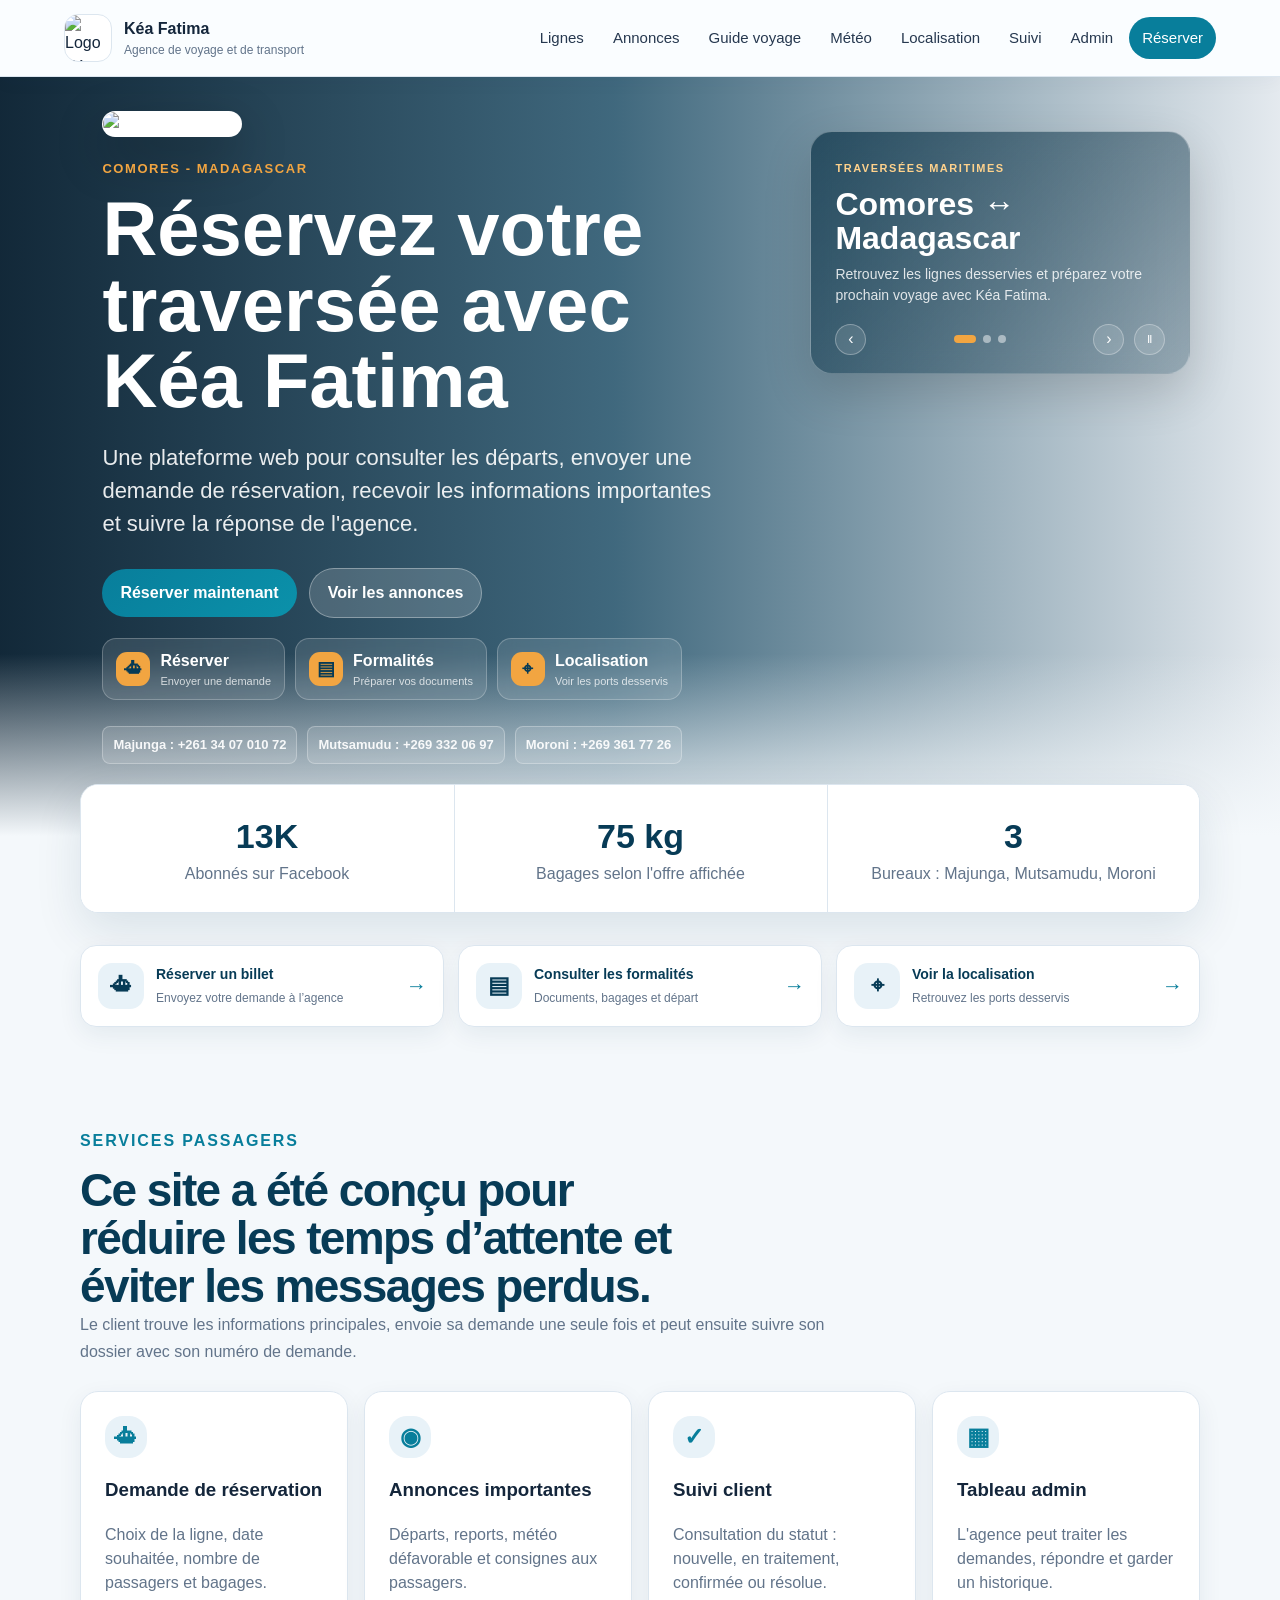
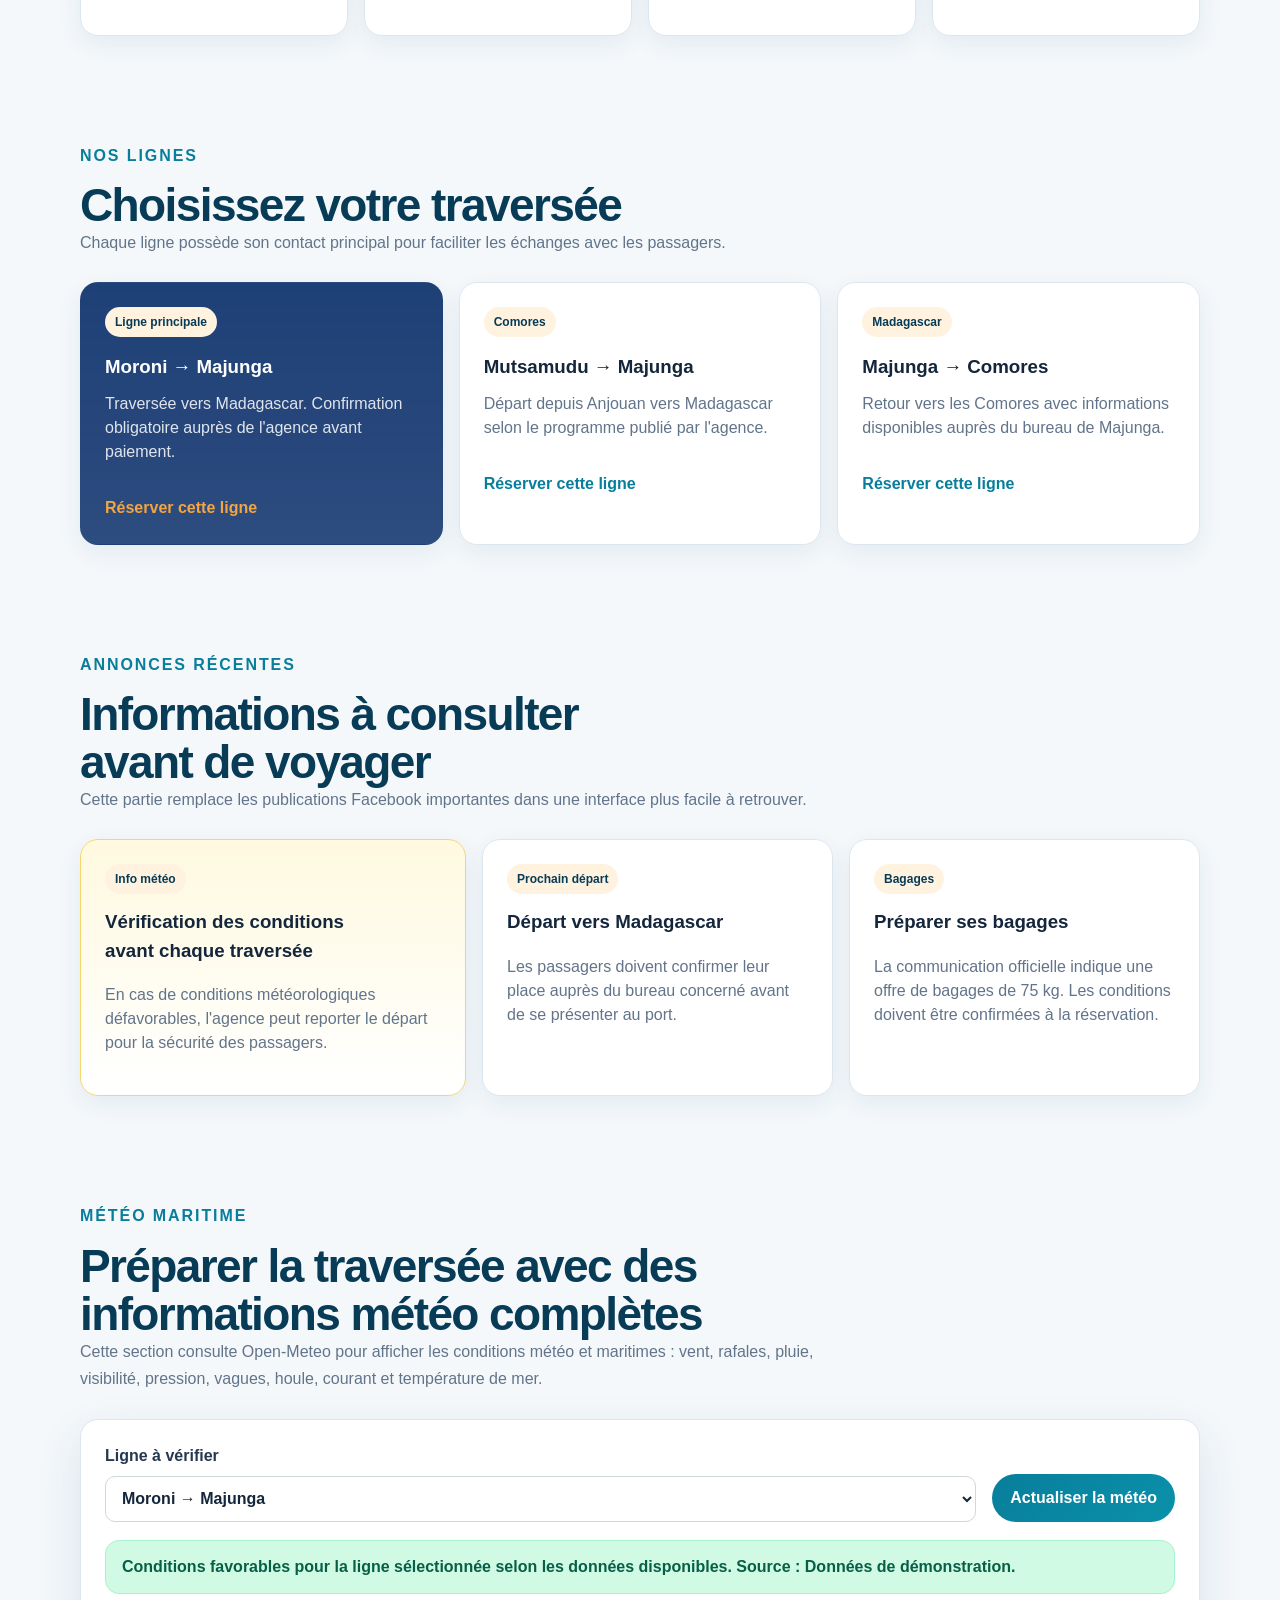
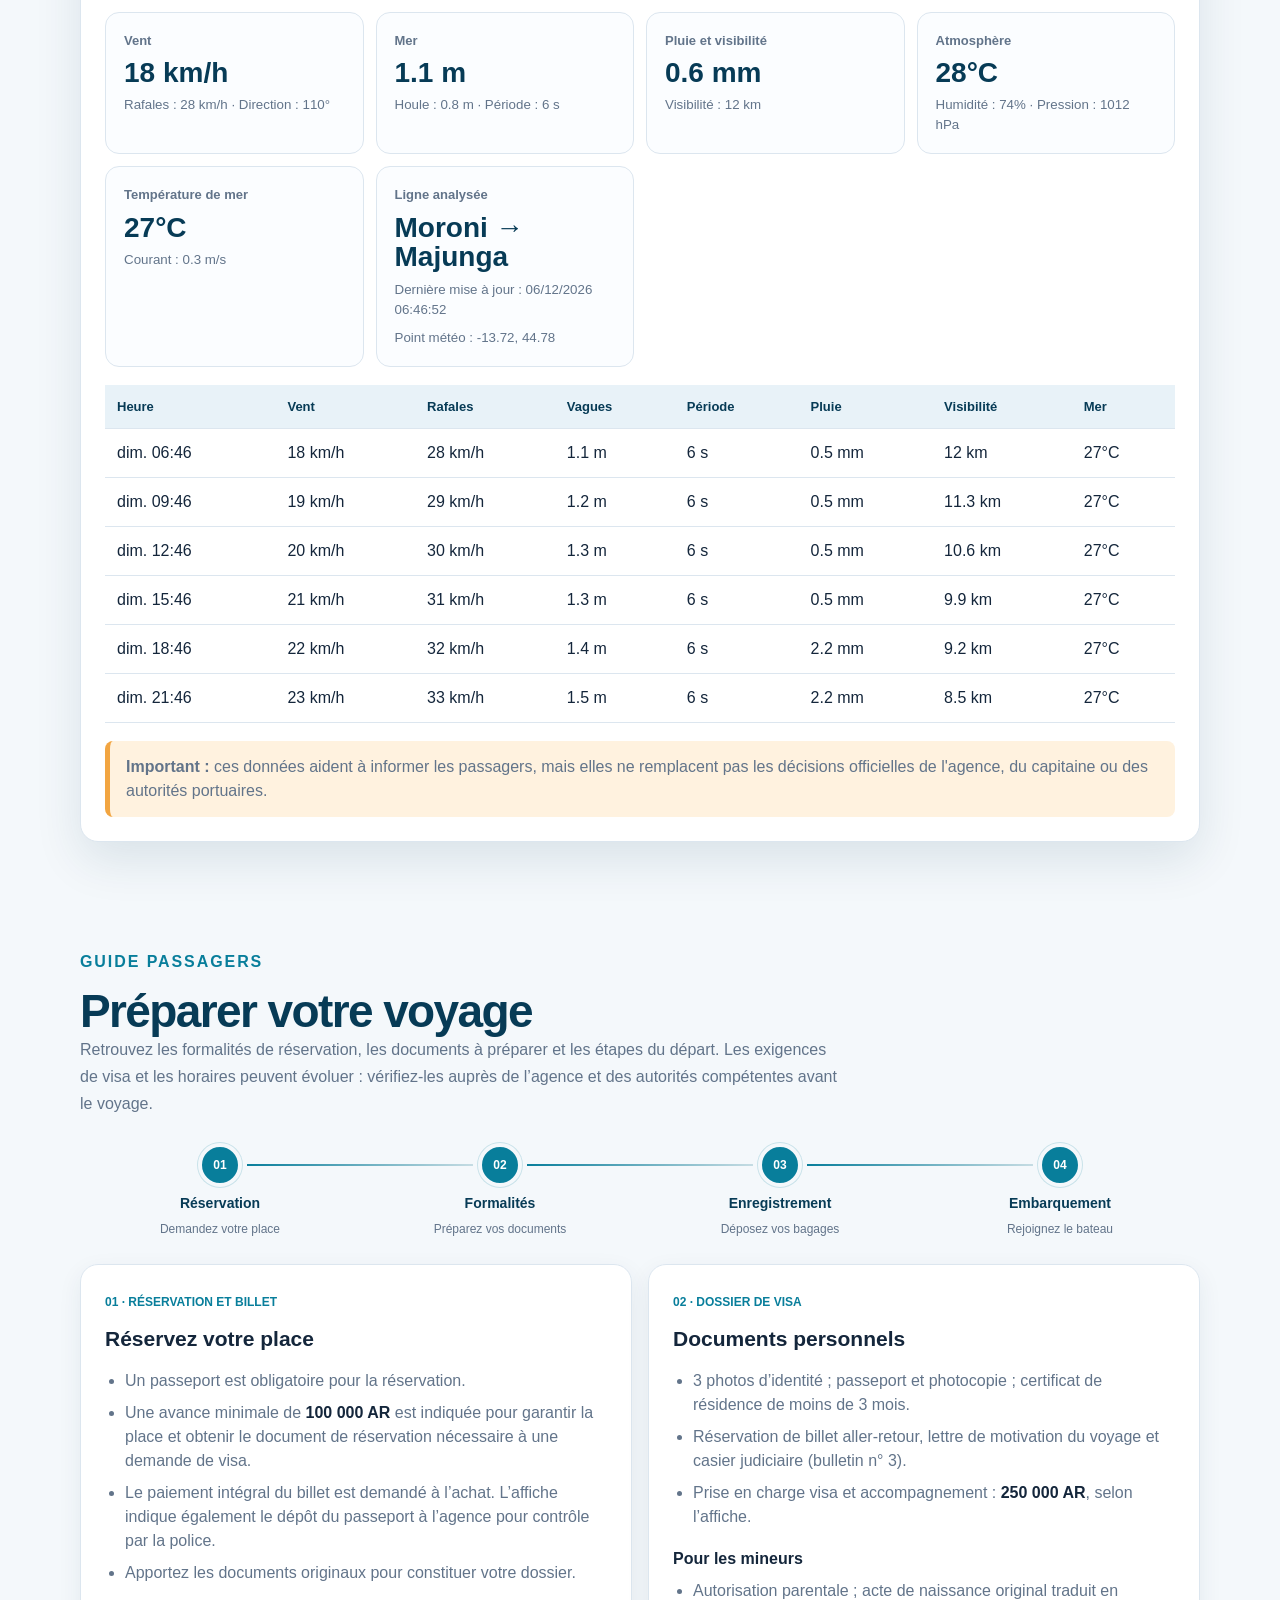
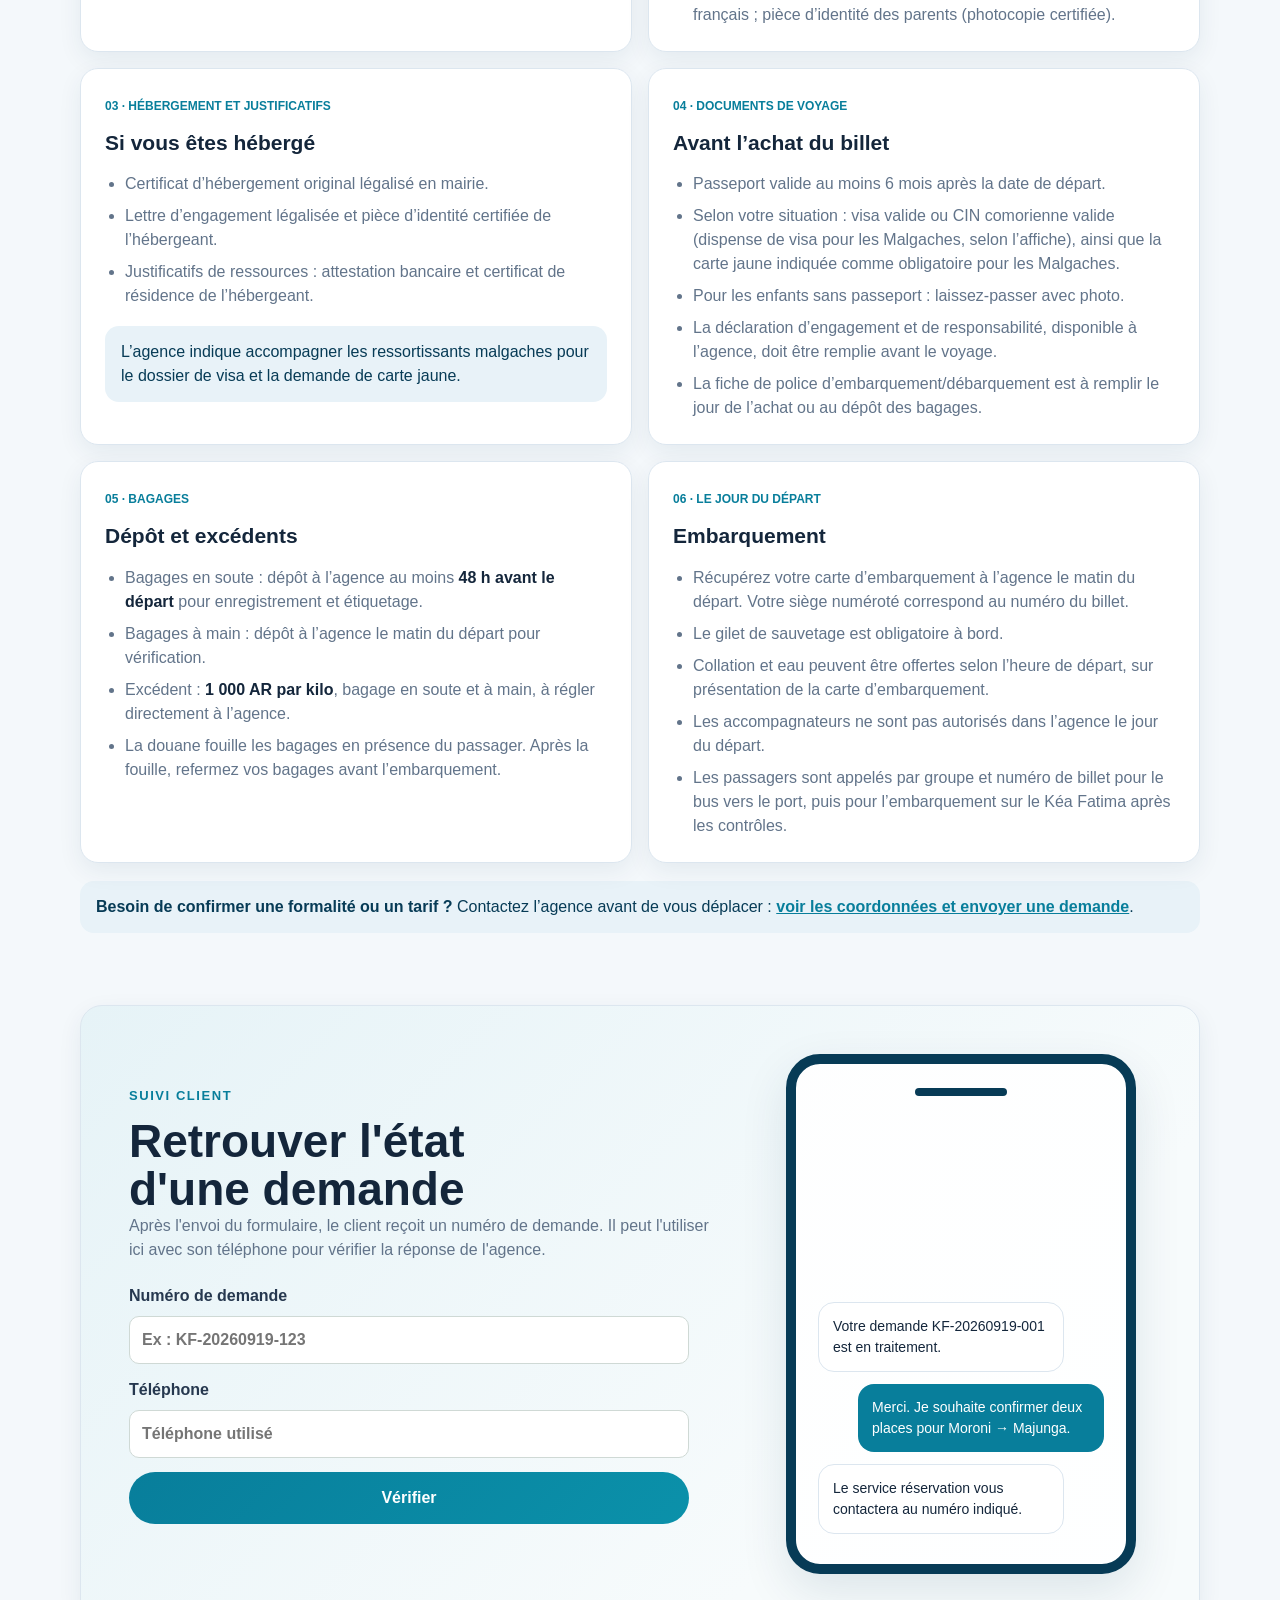
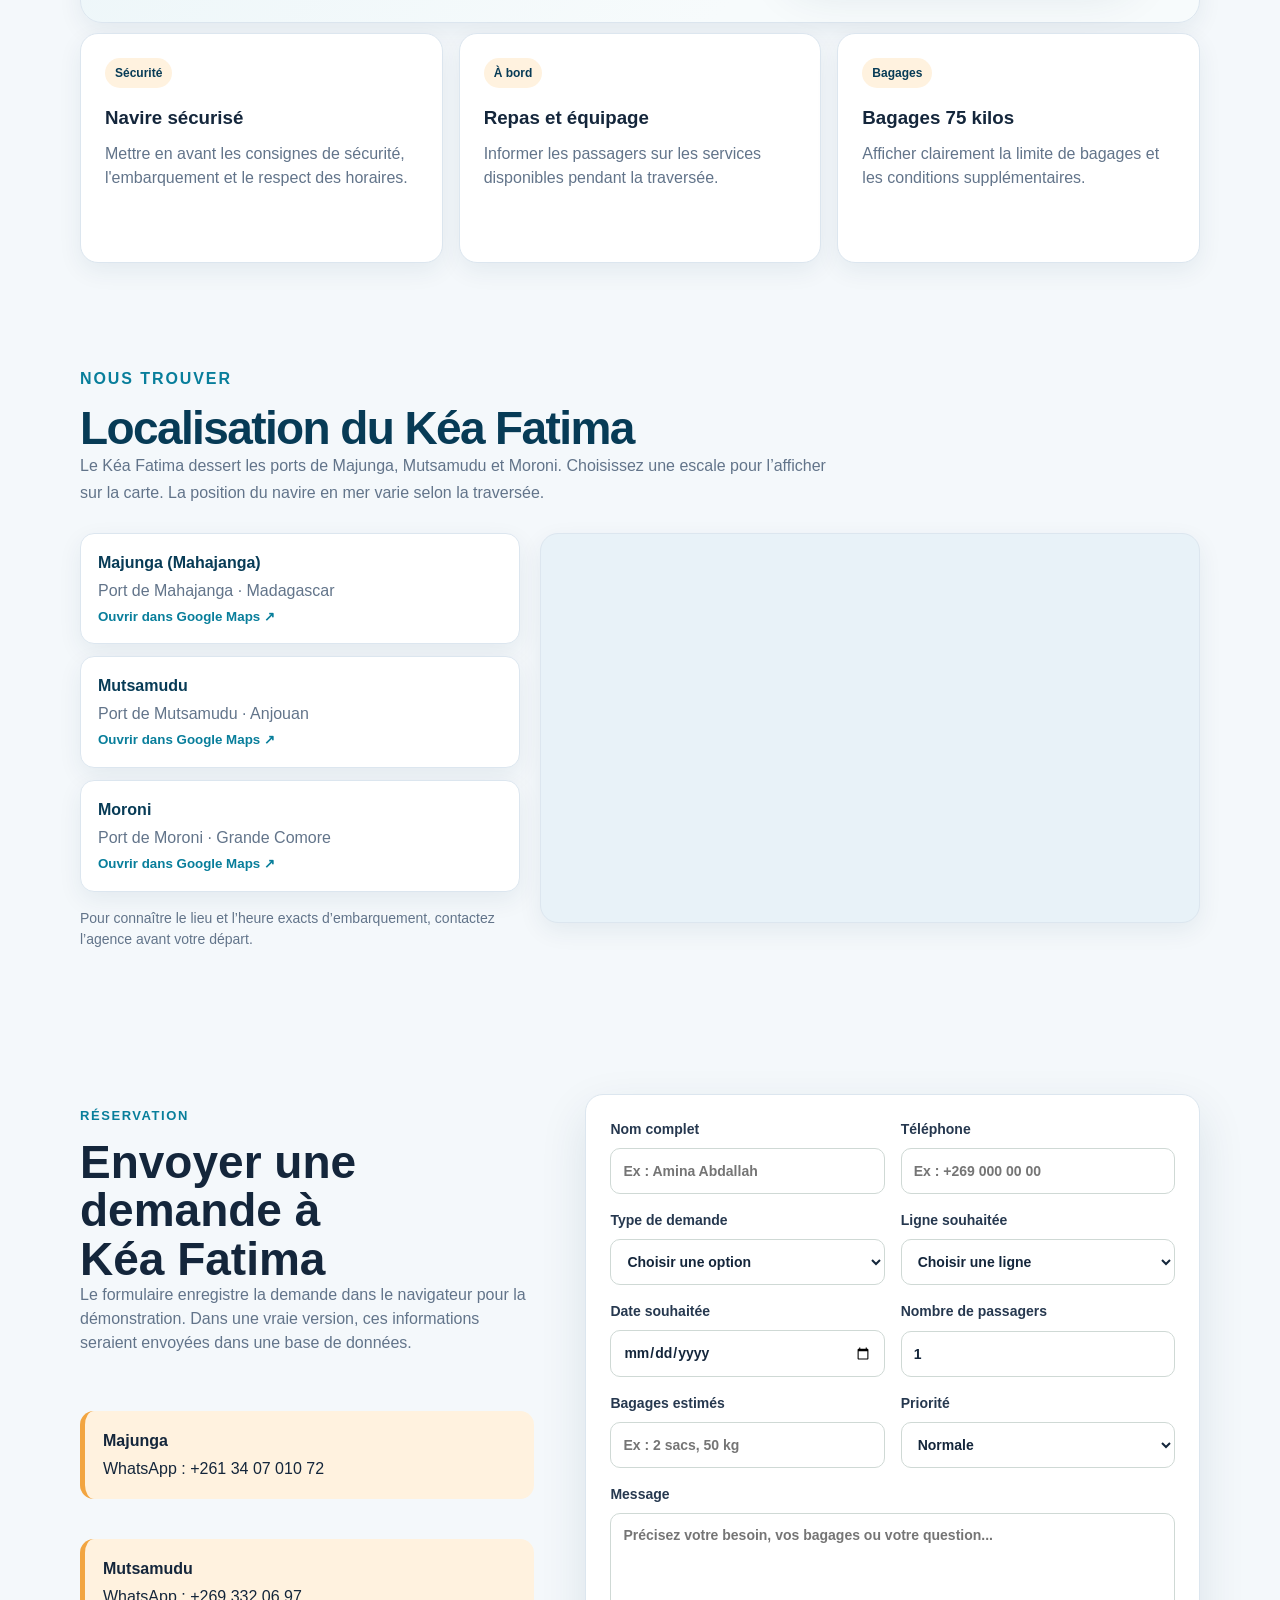
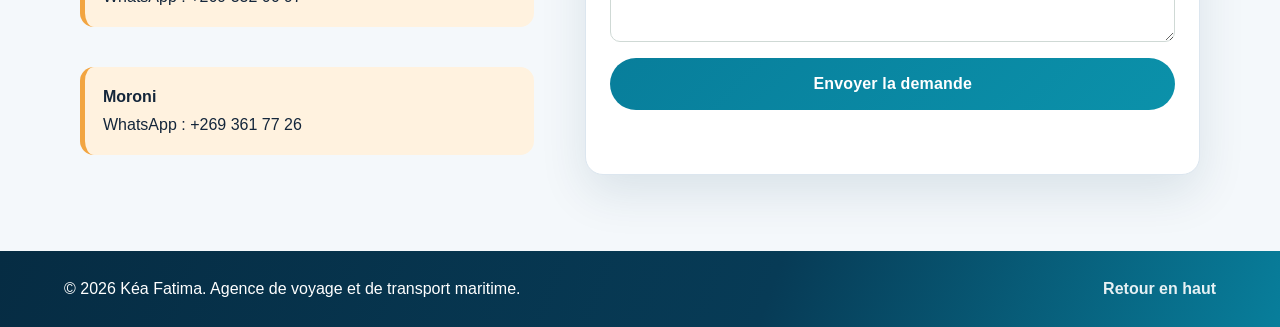
==== index.html @ a1b3398e "File KF" ====
<!doctype html>
<html lang="fr">
  <head>
    <meta charset="UTF-8" />
    <meta name="viewport" content="width=device-width, initial-scale=1.0" />
    <title>Kéa Fatima | Réservation maritime Comores Madagascar</title>
    <link rel="icon" href="assets/logo-kea-fatima.jpg" />
    <link rel="stylesheet" href="styles.css" />
  </head>
  <body>
    <header class="topbar">
      <a class="brand" href="#accueil" aria-label="Kéa Fatima">
        <img class="brand-logo" src="assets/logo-kea-fatima.jpg" alt="Logo Kéa Fatima" />
        <span>
          <strong>Kéa Fatima</strong>
          <small>Agence de voyage et de transport</small>
        </span>
      </a>
      <nav class="nav" aria-label="Navigation principale">
        <a href="#lignes">Lignes</a>
        <a href="#annonces">Annonces</a>
        <a href="#guide-voyage">Guide voyage</a>
        <a href="#meteo">Météo</a>
        <a href="#localisation">Localisation</a>
        <a href="#suivi-client">Suivi</a>
        <a href="admin.html">Admin</a>
        <a href="#reservation" class="nav-cta">Réserver</a>
      </nav>
      <button class="menu-btn" type="button" aria-label="Ouvrir le menu" aria-expanded="false">
        <span></span>
        <span></span>
        <span></span>
      </button>
    </header>

    <main>
      <section id="accueil" class="hero">
        <div class="hero-bg" role="img" aria-label="Navire Kéa Fatima en mer"></div>
        <div class="hero-overlay"></div>
        <div class="hero-carousel" aria-label="Informations voyageurs">
          <article class="hero-slide active" data-slide="0">
            <span class="slide-kicker">Traversées maritimes</span>
            <h2>Comores ↔ Madagascar</h2>
            <p>Retrouvez les lignes desservies et préparez votre prochain voyage avec Kéa Fatima.</p>
          </article>
          <article class="hero-slide" data-slide="1" aria-hidden="true">
            <span class="slide-kicker">Voyagez préparé</span>
            <h2>Formalités et bagages</h2>
            <p>Consultez les documents et les consignes à connaître avant le jour du départ.</p>
          </article>
          <article class="hero-slide" data-slide="2" aria-hidden="true">
            <span class="slide-kicker">À votre service</span>
            <h2>Réservation et suivi</h2>
            <p>Envoyez une demande à l’agence et retrouvez ensuite son état depuis le site.</p>
          </article>
          <div class="carousel-controls">
            <button class="carousel-arrow" type="button" data-carousel-prev aria-label="Message précédent">‹</button>
            <div class="carousel-dots" aria-label="Choisir un message">
              <button type="button" class="carousel-dot active" data-carousel-to="0" aria-label="Afficher le message 1" aria-current="true"></button>
              <button type="button" class="carousel-dot" data-carousel-to="1" aria-label="Afficher le message 2"></button>
              <button type="button" class="carousel-dot" data-carousel-to="2" aria-label="Afficher le message 3"></button>
            </div>
            <button class="carousel-arrow" type="button" data-carousel-next aria-label="Message suivant">›</button>
            <button class="carousel-pause" type="button" data-carousel-pause aria-label="Mettre le carrousel en pause">Ⅱ</button>
          </div>
        </div>
        <div class="hero-content">
          <img class="hero-logo" src="assets/logo-kea-fatima.jpg" alt="Logo Kéa Fatima" />
          <p class="eyebrow">Comores - Madagascar</p>
          <h1>Réservez votre traversée avec Kéa Fatima</h1>
          <p class="hero-text">
            Une plateforme web pour consulter les départs, envoyer une demande de réservation,
            recevoir les informations importantes et suivre la réponse de l'agence.
          </p>
          <div class="hero-actions">
            <a class="btn primary" href="#reservation">Réserver maintenant</a>
            <a class="btn secondary" href="#annonces">Voir les annonces</a>
          </div>
          <nav class="quick-links" aria-label="Accès rapides">
            <a href="#reservation"><span class="quick-icon" aria-hidden="true">⛴</span><span><strong>Réserver</strong><small>Envoyer une demande</small></span></a>
            <a href="#guide-voyage"><span class="quick-icon" aria-hidden="true">▤</span><span><strong>Formalités</strong><small>Préparer vos documents</small></span></a>
            <a href="#localisation"><span class="quick-icon" aria-hidden="true">⌖</span><span><strong>Localisation</strong><small>Voir les ports desservis</small></span></a>
          </nav>
          <div class="hero-contact">
            <span>Majunga : +261 34 07 010 72</span>
            <span>Mutsamudu : +269 332 06 97</span>
            <span>Moroni : +269 361 77 26</span>
          </div>
        </div>
      </section>

      <section class="stats-strip" aria-label="Indicateurs Kéa Fatima">
        <article>
          <strong>13K</strong>
          <span>Abonnés sur Facebook</span>
        </article>
        <article>
          <strong>75 kg</strong>
          <span>Bagages selon l'offre affichée</span>
        </article>
        <article>
          <strong>3</strong>
          <span>Bureaux : Majunga, Mutsamudu, Moroni</span>
        </article>
      </section>

      <nav class="visual-shortcuts" aria-label="Accès rapide aux services">
        <a href="#reservation"><span aria-hidden="true">⛴</span><strong>Réserver un billet</strong><small>Envoyez votre demande à l’agence</small><b aria-hidden="true">→</b></a>
        <a href="#guide-voyage"><span aria-hidden="true">▤</span><strong>Consulter les formalités</strong><small>Documents, bagages et départ</small><b aria-hidden="true">→</b></a>
        <a href="#localisation"><span aria-hidden="true">⌖</span><strong>Voir la localisation</strong><small>Retrouvez les ports desservis</small><b aria-hidden="true">→</b></a>
      </nav>

      <nav class="mobile-dock" aria-label="Navigation rapide mobile">
        <a href="#reservation"><span aria-hidden="true">⛴</span><small>Réserver</small></a>
        <a href="#guide-voyage"><span aria-hidden="true">▤</span><small>Formalités</small></a>
        <a href="#localisation"><span aria-hidden="true">⌖</span><small>Localisation</small></a>
      </nav>

      <section id="services" class="section">
        <div class="section-heading">
          <p class="eyebrow">Services passagers</p>
          <h2>Ce site a été conçu pour réduire les temps d’attente et éviter les messages perdus.</h2>
          <p>
            Le client trouve les informations principales, envoie sa demande une seule fois
            et peut ensuite suivre son dossier avec son numéro de demande.
          </p>
        </div>
        <div class="feature-grid">
          <article class="feature-card">
            <span class="icon" aria-hidden="true">⛴</span>
            <h3>Demande de réservation</h3>
            <p>Choix de la ligne, date souhaitée, nombre de passagers et bagages.</p>
          </article>
          <article class="feature-card">
            <span class="icon" aria-hidden="true">◉</span>
            <h3>Annonces importantes</h3>
            <p>Départs, reports, météo défavorable et consignes aux passagers.</p>
          </article>
          <article class="feature-card">
            <span class="icon" aria-hidden="true">✓</span>
            <h3>Suivi client</h3>
            <p>Consultation du statut : nouvelle, en traitement, confirmée ou résolue.</p>
          </article>
          <article class="feature-card">
            <span class="icon" aria-hidden="true">▦</span>
            <h3>Tableau admin</h3>
            <p>L'agence peut traiter les demandes, répondre et garder un historique.</p>
          </article>
        </div>
      </section>

      <section id="lignes" class="section departures-section">
        <div class="section-heading">
          <p class="eyebrow">Nos lignes</p>
          <h2>Choisissez votre traversée</h2>
          <p>Chaque ligne possède son contact principal pour faciliter les échanges avec les passagers.</p>
        </div>
        <div class="departures-grid">
          <article class="departure-card featured">
            <span class="route-label">Ligne principale</span>
            <h3>Moroni → Majunga</h3>
            <p>Traversée vers Madagascar. Confirmation obligatoire auprès de l'agence avant paiement.</p>
            <a class="card-link" href="#reservation" data-route="Moroni → Majunga">Réserver cette ligne</a>
          </article>
          <article class="departure-card">
            <span class="route-label">Comores</span>
            <h3>Mutsamudu → Majunga</h3>
            <p>Départ depuis Anjouan vers Madagascar selon le programme publié par l'agence.</p>
            <a class="card-link" href="#reservation" data-route="Mutsamudu → Majunga">Réserver cette ligne</a>
          </article>
          <article class="departure-card">
            <span class="route-label">Madagascar</span>
            <h3>Majunga → Comores</h3>
            <p>Retour vers les Comores avec informations disponibles auprès du bureau de Majunga.</p>
            <a class="card-link" href="#reservation" data-route="Majunga → Comores">Réserver cette ligne</a>
          </article>
        </div>
      </section>

      <section id="annonces" class="section announcements-section">
        <div class="section-heading">
          <p class="eyebrow">Annonces récentes</p>
          <h2>Informations à consulter avant de voyager</h2>
          <p>Cette partie remplace les publications Facebook importantes dans une interface plus facile à retrouver.</p>
        </div>
        <div class="announcement-list">
          <article class="announcement warning">
            <span>Info météo</span>
            <h3>Vérification des conditions avant chaque traversée</h3>
            <p>En cas de conditions météorologiques défavorables, l'agence peut reporter le départ pour la sécurité des passagers.</p>
          </article>
          <article class="announcement">
            <span>Prochain départ</span>
            <h3>Départ vers Madagascar</h3>
            <p>Les passagers doivent confirmer leur place auprès du bureau concerné avant de se présenter au port.</p>
          </article>
          <article class="announcement">
            <span>Bagages</span>
            <h3>Préparer ses bagages</h3>
            <p>La communication officielle indique une offre de bagages de 75 kg. Les conditions doivent être confirmées à la réservation.</p>
          </article>
        </div>
      </section>

      <section id="meteo" class="section weather-section">
        <div class="section-heading">
          <p class="eyebrow">Météo maritime</p>
          <h2>Préparer la traversée avec des informations météo complètes</h2>
          <p>
            Cette section consulte Open-Meteo pour afficher les conditions météo et maritimes :
            vent, rafales, pluie, visibilité, pression, vagues, houle, courant et température de mer.
          </p>
        </div>

        <div class="weather-panel">
          <div class="weather-controls">
            <label>
              Ligne à vérifier
              <select id="weatherRoute">
                <option value="moroni-majunga">Moroni → Majunga</option>
                <option value="mutsamudu-majunga">Mutsamudu → Majunga</option>
                <option value="majunga-comores">Majunga → Comores</option>
              </select>
            </label>
            <button id="refreshWeather" class="btn primary" type="button">Actualiser la météo</button>
          </div>

          <div id="weatherStatus" class="weather-status" role="status">
            Chargement des informations météo...
          </div>

          <div id="weatherSummary" class="weather-summary"></div>
          <div id="weatherDetails" class="weather-details"></div>

          <div class="weather-note">
            <strong>Important :</strong>
            ces données aident à informer les passagers, mais elles ne remplacent pas les décisions
            officielles de l'agence, du capitaine ou des autorités portuaires.
          </div>
        </div>
      </section>

      <section id="guide-voyage" class="section travel-guide">
        <div class="section-heading">
          <p class="eyebrow">Guide passagers</p>
          <h2>Préparer votre voyage</h2>
          <p>Retrouvez les formalités de réservation, les documents à préparer et les étapes du départ. Les exigences de visa et les horaires peuvent évoluer : vérifiez-les auprès de l’agence et des autorités compétentes avant le voyage.</p>
        </div>

        <ol class="journey-steps" aria-label="Étapes du voyage">
          <li><span>01</span><strong>Réservation</strong><small>Demandez votre place</small></li>
          <li><span>02</span><strong>Formalités</strong><small>Préparez vos documents</small></li>
          <li><span>03</span><strong>Enregistrement</strong><small>Déposez vos bagages</small></li>
          <li><span>04</span><strong>Embarquement</strong><small>Rejoignez le bateau</small></li>
        </ol>

        <div class="guide-grid">
          <article class="guide-card">
            <span class="guide-step">01 · Réservation et billet</span>
            <h3>Réservez votre place</h3>
            <ul>
              <li>Un passeport est obligatoire pour la réservation.</li>
              <li>Une avance minimale de <strong>100 000 AR</strong> est indiquée pour garantir la place et obtenir le document de réservation nécessaire à une demande de visa.</li>
              <li>Le paiement intégral du billet est demandé à l’achat. L’affiche indique également le dépôt du passeport à l’agence pour contrôle par la police.</li>
              <li>Apportez les documents originaux pour constituer votre dossier.</li>
            </ul>
          </article>

          <article class="guide-card">
            <span class="guide-step">02 · Dossier de visa</span>
            <h3>Documents personnels</h3>
            <ul>
              <li>3 photos d’identité ; passeport et photocopie ; certificat de résidence de moins de 3 mois.</li>
              <li>Réservation de billet aller-retour, lettre de motivation du voyage et casier judiciaire (bulletin n° 3).</li>
              <li>Prise en charge visa et accompagnement : <strong>250 000 AR</strong>, selon l’affiche.</li>
            </ul>
            <h4>Pour les mineurs</h4>
            <ul>
              <li>Autorisation parentale ; acte de naissance original traduit en français ; pièce d’identité des parents (photocopie certifiée).</li>
            </ul>
          </article>

          <article class="guide-card">
            <span class="guide-step">03 · Hébergement et justificatifs</span>
            <h3>Si vous êtes hébergé</h3>
            <ul>
              <li>Certificat d’hébergement original légalisé en mairie.</li>
              <li>Lettre d’engagement légalisée et pièce d’identité certifiée de l’hébergeant.</li>
              <li>Justificatifs de ressources : attestation bancaire et certificat de résidence de l’hébergeant.</li>
            </ul>
            <p class="guide-note">L’agence indique accompagner les ressortissants malgaches pour le dossier de visa et la demande de carte jaune.</p>
          </article>

          <article class="guide-card">
            <span class="guide-step">04 · Documents de voyage</span>
            <h3>Avant l’achat du billet</h3>
            <ul>
              <li>Passeport valide au moins 6 mois après la date de départ.</li>
              <li>Selon votre situation : visa valide ou CIN comorienne valide (dispense de visa pour les Malgaches, selon l’affiche), ainsi que la carte jaune indiquée comme obligatoire pour les Malgaches.</li>
              <li>Pour les enfants sans passeport : laissez-passer avec photo.</li>
              <li>La déclaration d’engagement et de responsabilité, disponible à l’agence, doit être remplie avant le voyage.</li>
              <li>La fiche de police d’embarquement/débarquement est à remplir le jour de l’achat ou au dépôt des bagages.</li>
            </ul>
          </article>

          <article class="guide-card">
            <span class="guide-step">05 · Bagages</span>
            <h3>Dépôt et excédents</h3>
            <ul>
              <li>Bagages en soute : dépôt à l’agence au moins <strong>48 h avant le départ</strong> pour enregistrement et étiquetage.</li>
              <li>Bagages à main : dépôt à l’agence le matin du départ pour vérification.</li>
              <li>Excédent : <strong>1 000 AR par kilo</strong>, bagage en soute et à main, à régler directement à l’agence.</li>
              <li>La douane fouille les bagages en présence du passager. Après la fouille, refermez vos bagages avant l’embarquement.</li>
            </ul>
          </article>

          <article class="guide-card">
            <span class="guide-step">06 · Le jour du départ</span>
            <h3>Embarquement</h3>
            <ul>
              <li>Récupérez votre carte d’embarquement à l’agence le matin du départ. Votre siège numéroté correspond au numéro du billet.</li>
              <li>Le gilet de sauvetage est obligatoire à bord.</li>
              <li>Collation et eau peuvent être offertes selon l’heure de départ, sur présentation de la carte d’embarquement.</li>
              <li>Les accompagnateurs ne sont pas autorisés dans l’agence le jour du départ.</li>
              <li>Les passagers sont appelés par groupe et numéro de billet pour le bus vers le port, puis pour l’embarquement sur le Kéa Fatima après les contrôles.</li>
            </ul>
          </article>
        </div>

        <div class="guide-footer"><strong>Besoin de confirmer une formalité ou un tarif ?</strong> Contactez l’agence avant de vous déplacer : <a href="#reservation">voir les coordonnées et envoyer une demande</a>.</div>
      </section>

      <section id="suivi-client" class="client-zone">
        <div class="client-copy">
          <p class="eyebrow">Suivi client</p>
          <h2>Retrouver l'état d'une demande</h2>
          <p>
            Après l'envoi du formulaire, le client reçoit un numéro de demande. Il peut
            l'utiliser ici avec son téléphone pour vérifier la réponse de l'agence.
          </p>
          <form id="trackingForm" class="tracking-form">
            <label>
              Numéro de demande
              <input type="text" name="trackingId" placeholder="Ex : KF-20260919-123" required />
            </label>
            <label>
              Téléphone
              <input type="tel" name="trackingPhone" placeholder="Téléphone utilisé" required />
            </label>
            <button class="btn primary" type="submit">Vérifier</button>
          </form>
          <div id="trackingResult" class="tracking-result" aria-live="polite"></div>
        </div>
        <div class="phone-preview" aria-label="Aperçu des échanges clients">
          <div class="phone-top"></div>
          <div class="message-list">
            <div class="bubble agency">Votre demande KF-20260919-001 est en traitement.</div>
            <div class="bubble client">Merci. Je souhaite confirmer deux places pour Moroni → Majunga.</div>
            <div class="bubble agency">Le service réservation vous contactera au numéro indiqué.</div>
          </div>
        </div>
      </section>

      <section class="section notice-section">
        <div class="notice-board">
          <article>
            <span class="notice-tag">Sécurité</span>
            <h3>Navire sécurisé</h3>
            <p>Mettre en avant les consignes de sécurité, l'embarquement et le respect des horaires.</p>
          </article>
          <article>
            <span class="notice-tag">À bord</span>
            <h3>Repas et équipage</h3>
            <p>Informer les passagers sur les services disponibles pendant la traversée.</p>
          </article>
          <article>
            <span class="notice-tag">Bagages</span>
            <h3>Bagages 75 kilos</h3>
            <p>Afficher clairement la limite de bagages et les conditions supplémentaires.</p>
          </article>
        </div>
      </section>

      <section id="localisation" class="section location-section">
        <div class="section-heading">
          <p class="eyebrow">Nous trouver</p>
          <h2>Localisation du Kéa Fatima</h2>
          <p>Le Kéa Fatima dessert les ports de Majunga, Mutsamudu et Moroni. Choisissez une escale pour l’afficher sur la carte. La position du navire en mer varie selon la traversée.</p>
        </div>
        <div class="location-layout">
          <div class="location-ports" aria-label="Ports desservis">
            <a class="location-port" href="https://www.google.com/maps/search/?api=1&query=Port+de+Mahajanga+Madagascar" target="_blank" rel="noreferrer">
              <strong>Majunga (Mahajanga)</strong><span>Port de Mahajanga · Madagascar</span><small>Ouvrir dans Google Maps ↗</small>
            </a>
            <a class="location-port" href="https://www.google.com/maps/search/?api=1&query=Port+de+Mutsamudu+Anjouan" target="_blank" rel="noreferrer">
              <strong>Mutsamudu</strong><span>Port de Mutsamudu · Anjouan</span><small>Ouvrir dans Google Maps ↗</small>
            </a>
            <a class="location-port" href="https://www.google.com/maps/search/?api=1&query=Port+de+Moroni+Comores" target="_blank" rel="noreferrer">
              <strong>Moroni</strong><span>Port de Moroni · Grande Comore</span><small>Ouvrir dans Google Maps ↗</small>
            </a>
            <p class="location-note">Pour connaître le lieu et l’heure exacts d’embarquement, contactez l’agence avant votre départ.</p>
          </div>
          <iframe class="location-map" title="Carte des ports desservis par le Kéa Fatima dans la région des Comores et de Madagascar" src="https://www.google.com/maps?q=Comoros%20Madagascar%20Mozambique%20Channel&output=embed" loading="lazy" referrerpolicy="no-referrer-when-downgrade" allowfullscreen></iframe>
        </div>
      </section>

      <section id="reservation" class="contact-section">
        <div class="contact-info">
          <p class="eyebrow">Réservation</p>
          <h2>Envoyer une demande à Kéa Fatima</h2>
          <p>
            Le formulaire enregistre la demande dans le navigateur pour la démonstration.
            Dans une vraie version, ces informations seraient envoyées dans une base de données.
          </p>
          <div class="contact-list">
            <a class="contact-card" href="https://wa.me/261340701072" target="_blank" rel="noreferrer">
              <strong>Majunga</strong>
              <span>WhatsApp : +261 34 07 010 72</span>
            </a>
            <a class="contact-card" href="https://wa.me/2693320697" target="_blank" rel="noreferrer">
              <strong>Mutsamudu</strong>
              <span>WhatsApp : +269 332 06 97</span>
            </a>
            <a class="contact-card" href="https://wa.me/2693617726" target="_blank" rel="noreferrer">
              <strong>Moroni</strong>
              <span>WhatsApp : +269 361 77 26</span>
            </a>
          </div>
        </div>
        <form id="requestForm" class="request-form">
          <label>
            Nom complet
            <input type="text" name="name" placeholder="Ex : Amina Abdallah" required />
          </label>
          <label>
            Téléphone
            <input type="tel" name="phone" placeholder="Ex : +269 000 00 00" required />
          </label>
          <label>
            Type de demande
            <select name="category" required>
              <option value="">Choisir une option</option>
              <option>Réservation</option>
              <option>Prochain départ</option>
              <option>Demande d'information</option>
              <option>Modification de voyage</option>
              <option>Bagages</option>
              <option>Réclamation</option>
            </select>
          </label>
          <label>
            Ligne souhaitée
            <select name="route" required>
              <option value="">Choisir une ligne</option>
              <option>Moroni → Majunga</option>
              <option>Mutsamudu → Majunga</option>
              <option>Majunga → Comores</option>
              <option>Autre trajet</option>
            </select>
          </label>
          <label>
            Date souhaitée
            <input type="date" name="travelDate" required />
          </label>
          <label>
            Nombre de passagers
            <input type="number" name="passengers" min="1" max="20" value="1" required />
          </label>
          <label>
            Bagages estimés
            <input type="text" name="luggage" placeholder="Ex : 2 sacs, 50 kg" />
          </label>
          <label>
            Priorité
            <select name="priority" required>
              <option>Normale</option>
              <option>Urgente</option>
              <option>Faible</option>
            </select>
          </label>
          <label class="full">
            Message
            <textarea name="message" rows="5" placeholder="Précisez votre besoin, vos bagages ou votre question..." required></textarea>
          </label>
          <button class="btn primary full" type="submit">Envoyer la demande</button>
          <p id="formStatus" class="form-status" role="status"></p>
          <div id="confirmationCard" class="confirmation-card full" hidden></div>
        </form>
      </section>
    </main>

    <footer class="footer">
      <p>© 2026 Kéa Fatima. Agence de voyage et de transport maritime.</p>
      <a href="#accueil">Retour en haut</a>
    </footer>

    <script src="script.js"></script>
  </body>
</html>
---- styles.css ----
:root {
  --ink: #14263b;
  --muted: #62748a;
  --line: #dce6ef;
  --paper: #f4f8fb;
  --soft: #e8f2f8;
  --brand: #087e9b;
  --brand-dark: #073b56;
  --accent: #f2a541;
  --accent-dark: #a65c12;
  --accent-soft: #fff2df;
  --danger: #b42318;
  --success: #157347;
  --shadow: 0 18px 48px rgba(7, 59, 86, 0.11);
  --shadow-card: 0 8px 24px rgba(7, 59, 86, 0.07);
  --radius: 18px;
}

* {
  box-sizing: border-box;
}

[hidden] {
  display: none !important;
}

html {
  scroll-behavior: smooth;
}

body {
  margin: 0;
  color: var(--ink);
  background: var(--paper);
  font-family: Inter, "Segoe UI", Arial, Helvetica, sans-serif;
  line-height: 1.5;
  -webkit-font-smoothing: antialiased;
}

::selection { color: white; background: var(--brand); }

:focus-visible { outline: 3px solid rgba(8, 126, 155, 0.38); outline-offset: 3px; }

a {
  color: inherit;
  text-decoration: none;
}

button,
input,
select,
textarea {
  font: inherit;
}

.topbar {
  position: sticky;
  top: 0;
  z-index: 20;
  display: flex;
  align-items: center;
  justify-content: space-between;
  gap: 24px;
  min-height: 76px;
  padding: 14px clamp(18px, 5vw, 64px);
  background: rgba(250, 253, 255, 0.94);
  border-bottom: 1px solid var(--line);
  backdrop-filter: blur(18px);
  box-shadow: 0 4px 20px rgba(7, 59, 86, 0.04);
}

.brand {
  display: flex;
  align-items: center;
  gap: 12px;
  min-width: 220px;
}

.brand-logo {
  width: 48px;
  height: 48px;
  object-fit: cover;
  object-position: center;
  border-radius: 14px;
  border: 1px solid var(--line);
  background: white;
}

.brand strong,
.brand small {
  display: block;
}

.brand small {
  color: var(--muted);
  font-size: 12px;
}

.nav {
  display: flex;
  align-items: center;
  justify-content: flex-end;
  gap: 3px;
  color: #26384f;
  font-size: 15px;
}

.nav a {
  padding: 10px 13px;
  border-radius: 999px;
  transition: color .2s ease, background .2s ease, transform .2s ease;
}

.nav a:hover,
.nav-cta {
  color: var(--brand-dark);
  background: var(--soft);
}

.nav a:hover { transform: translateY(-1px); }

.nav a.nav-cta {
  color: white;
  background: var(--brand);
}

.menu-btn {
  display: none;
  width: 42px;
  height: 42px;
  border: 1px solid var(--line);
  border-radius: 12px;
  cursor: pointer;
  background: white;
}

.menu-btn span {
  display: block;
  width: 18px;
  height: 2px;
  margin: 4px auto;
  background: var(--ink);
}

.hero {
  position: relative;
  display: grid;
  min-height: min(760px, calc(88vh - 76px));
  align-items: center;
  overflow: hidden;
}

.hero-bg,
.hero-overlay {
  position: absolute;
  inset: 0;
}

.hero-carousel { position:absolute; z-index:2; top:clamp(28px,6vh,70px); right:clamp(20px,7vw,96px); width:min(380px,34vw); min-height:190px; padding:23px 24px 18px; overflow:hidden; color:white; border:1px solid rgba(255,255,255,.28); border-radius:22px; background:linear-gradient(140deg,rgba(5,45,66,.68),rgba(5,45,66,.28)); box-shadow:0 18px 48px rgba(0,0,0,.16); backdrop-filter:blur(14px); }
.hero-slide { display:none; animation:slide-in .45s ease both; }
.hero-slide.active { display:block; }
.slide-kicker { display:inline-block; margin-bottom:10px; color:#ffd28c; font-size:11px; font-weight:900; letter-spacing:.14em; text-transform:uppercase; }
.hero-slide h2 { margin:0 0 8px; color:white; font-size:clamp(23px,2.5vw,32px); line-height:1.08; }
.hero-slide p { margin:0; color:rgba(255,255,255,.84); font-size:14px; }
.carousel-controls { display:flex; align-items:center; gap:10px; margin-top:18px; }
.carousel-arrow,.carousel-pause { display:grid; place-items:center; width:31px; height:31px; padding:0; color:white; border:1px solid rgba(255,255,255,.3); border-radius:50%; background:rgba(255,255,255,.12); cursor:pointer; }
.carousel-dots { display:flex; align-items:center; gap:7px; margin:0 auto; }
.carousel-dot { width:8px; height:8px; padding:0; border:0; border-radius:99px; background:rgba(255,255,255,.48); cursor:pointer; transition:width .2s ease,background .2s ease; }
.carousel-dot.active { width:22px; background:var(--accent); }
.carousel-pause { font-size:11px; }
@keyframes slide-in { from { opacity:0; transform:translateY(8px); } to { opacity:1; transform:translateY(0); } }

.hero-bg {
  background:
    linear-gradient(90deg, rgba(3, 26, 43, 0.94), rgba(7, 59, 86, 0.76) 48%, rgba(2, 21, 57, 0.05)),
    url("assets/hero-kea-fatima.png") center / cover;
  transform: scale(1.02);
}

.hero-overlay {
  background: linear-gradient(180deg, transparent 76%, var(--paper));
}

.hero-content {
  position: relative;
  width: min(790px, calc(100% - 36px));
  margin-left: clamp(18px, 8vw, 112px);
  padding: 34px 0 72px;
  color: white;
}

.hero-logo {
  width: min(132px, 40vw);
  height: auto;
  margin-bottom: 22px;
  border-radius: 18px;
  background: white;
  border: 1px solid rgba(255, 255, 255, 0.48);
  box-shadow: 0 18px 50px rgba(0, 0, 0, 0.28);
}

.eyebrow {
  margin: 0 0 12px;
  color: var(--accent);
  font-size: 13px;
  font-weight: 800;
  letter-spacing: .12em;
  text-transform: uppercase;
}

.hero h1 {
  margin: 0;
  font-size: clamp(44px, 8vw, 76px);
  max-width: 760px;
  line-height: 1;
  letter-spacing: 0;
}

.hero-text {
  max-width: 620px;
  margin: 22px 0 28px;
  color: rgba(255, 255, 255, 0.9);
  font-size: clamp(18px, 2vw, 22px);
}

.hero-actions,
.panel-head,
.footer {
  display: flex;
  align-items: center;
  gap: 12px;
  flex-wrap: wrap;
}

.quick-links { display:flex; flex-wrap:wrap; gap:10px; margin-top:20px; }
.quick-links > a { display:flex; align-items:center; gap:10px; min-width:180px; padding:10px 13px; border:1px solid rgba(255,255,255,.24); border-radius:14px; color:white; background:rgba(255,255,255,.11); backdrop-filter:blur(8px); transition:transform .2s ease,background .2s ease; }
.quick-links > a:hover { transform:translateY(-3px); background:rgba(255,255,255,.2); }
.quick-links strong,.quick-links small { display:block; }
.quick-links small { color:rgba(255,255,255,.76); font-size:11px; }
.quick-icon { display:grid; place-items:center; width:34px; height:34px; flex:0 0 34px; border-radius:11px; color:var(--brand-dark); background:var(--accent); font-size:19px; font-weight:900; }

.btn {
  display: inline-flex;
  align-items: center;
  justify-content: center;
  min-height: 48px;
  padding: 12px 18px;
  border: 0;
  border-radius: 999px;
  cursor: pointer;
  font-weight: 800;
  transition: transform .2s ease, box-shadow .2s ease, background .2s ease;
}

.btn:hover {
  transform: translateY(-2px);
  box-shadow: 0 9px 22px rgba(7, 59, 86, .16);
}

.btn.primary {
  color: white;
  background: linear-gradient(135deg, var(--brand), #0b91aa);
}

.btn.secondary {
  color: white;
  background: rgba(255, 255, 255, 0.16);
  border: 1px solid rgba(255, 255, 255, 0.34);
}

.btn.secondary.light {
  color: var(--brand-dark);
  background: white;
  border: 1px solid var(--line);
}

.hero-contact {
  display: flex;
  flex-wrap: wrap;
  gap: 10px;
  max-width: 760px;
  margin-top: 26px;
}

.hero-contact span {
  padding: 8px 10px;
  border: 1px solid rgba(255, 255, 255, 0.28);
  border-radius: 8px;
  background: rgba(255, 255, 255, 0.12);
  color: rgba(255, 255, 255, 0.92);
  font-size: 13px;
  font-weight: 800;
}

.stats-strip {
  display: grid;
  grid-template-columns: repeat(3, 1fr);
  gap: 1px;
  width: min(1120px, calc(100% - 36px));
  margin: -52px auto 54px;
  position: relative;
  z-index: 2;
  overflow: hidden;
  border: 1px solid var(--line);
  border-radius: var(--radius);
  background: white;
  box-shadow: var(--shadow);
}

.stats-strip article {
  padding: 26px;
  background: white;
  text-align: center;
}

.stats-strip article + article { border-left: 1px solid var(--line); }

.visual-shortcuts { display:grid; grid-template-columns:repeat(3,minmax(0,1fr)); gap:14px; width:min(1120px,calc(100% - 36px)); margin:-22px auto 28px; position:relative; z-index:3; }
.visual-shortcuts a { display:grid; grid-template-columns:46px 1fr 20px; grid-template-rows:auto auto; align-items:center; column-gap:12px; padding:17px; border:1px solid var(--line); border-radius:16px; background:white; box-shadow:var(--shadow-card); transition:transform .2s ease,box-shadow .2s ease,border-color .2s ease; }
.visual-shortcuts a:hover { transform:translateY(-4px); border-color:rgba(8,126,155,.36); box-shadow:var(--shadow); }
.visual-shortcuts a > span { display:grid; grid-row:1/3; place-items:center; width:46px; height:46px; border-radius:14px; color:var(--brand-dark); background:var(--soft); font-size:23px; font-weight:900; }
.visual-shortcuts strong { color:var(--brand-dark); font-size:14px; }
.visual-shortcuts small { grid-column:2; color:var(--muted); font-size:12px; }
.visual-shortcuts b { grid-column:3; grid-row:1/3; color:var(--brand); font-size:21px; }

.stats-strip strong {
  display: block;
  color: var(--brand-dark);
  font-size: 34px;
}

.journey-steps { display:grid; grid-template-columns:repeat(4,minmax(0,1fr)); gap:0; margin:0 0 26px; padding:0; list-style:none; }
.journey-steps li { position:relative; display:grid; justify-items:center; gap:6px; padding:0 10px; text-align:center; }
.journey-steps li:not(:last-child)::after { position:absolute; top:21px; left:calc(50% + 27px); width:calc(100% - 54px); height:2px; content:""; background:linear-gradient(90deg,var(--brand),#c5dce3); }
.journey-steps li > span { z-index:1; display:grid; place-items:center; width:44px; height:44px; color:white; border:4px solid var(--paper); border-radius:50%; background:var(--brand); box-shadow:0 0 0 1px rgba(8,126,155,.18); font-size:12px; font-weight:900; }
.journey-steps strong { color:var(--brand-dark); font-size:14px; }
.journey-steps small { color:var(--muted); font-size:12px; }

.stats-strip span {
  color: var(--muted);
}

.section-heading p {
  color: var(--muted);
  font-size: 16px;
  line-height: 1.7;
}

.section,
.contact-section,
.client-zone {
  width: min(1120px, calc(100% - 36px));
  margin: 0 auto;
  padding: 72px 0;
}

.section-heading { max-width: 760px; margin-bottom: 32px; }

.section-heading .eyebrow { color: var(--brand); }

.section-heading h2 { color: var(--brand-dark); letter-spacing: -.035em; }

.travel-guide {
  padding-top: 34px;
}

.guide-grid {
  display: grid;
  grid-template-columns: repeat(2, minmax(0, 1fr));
  gap: 16px;
}

.guide-card {
  padding: 24px;
  border: 1px solid var(--line);
  border-radius: var(--radius);
  background: white;
  box-shadow: var(--shadow-card);
  transition: transform .22s ease, box-shadow .22s ease;
}

.guide-card:hover, .feature-card:hover, .departure-card:hover, .announcement:hover, .location-port:hover {
  transform: translateY(-4px);
  box-shadow: var(--shadow);
}

.guide-step {
  color: var(--brand);
  font-size: 12px;
  font-weight: 800;
  text-transform: uppercase;
}

.guide-card h3 {
  margin: 10px 0 14px;
  font-size: 21px;
}

.guide-card h4 {
  margin: 18px 0 8px;
}

.guide-card ul {
  margin: 0;
  padding-left: 20px;
  color: var(--muted);
}

.guide-card li + li {
  margin-top: 8px;
}

.guide-card strong {
  color: var(--ink);
}

.guide-note,
.guide-footer {
  padding: 14px 16px;
  border-radius: 14px;
  background: var(--soft);
  color: var(--brand-dark);
}

.guide-note {
  margin: 18px 0 0;
}

.guide-footer {
  margin-top: 18px;
}

.guide-footer a {
  color: var(--brand);
  font-weight: 800;
  text-decoration: underline;
}

.guide-card,.feature-card,.departure-card,.announcement,.location-port { animation:card-arrive .55s both; }
.guide-card:nth-child(2),.feature-card:nth-child(2),.departure-card:nth-child(2) { animation-delay:.06s; }
.guide-card:nth-child(3),.feature-card:nth-child(3),.departure-card:nth-child(3) { animation-delay:.12s; }
.guide-card:nth-child(4),.feature-card:nth-child(4) { animation-delay:.18s; }
@keyframes card-arrive { from { opacity:0; transform:translateY(12px); } to { opacity:1; transform:translateY(0); } }

.section-heading {
  max-width: 760px;
  margin-bottom: 26px;
}

h2 {
  margin: 0;
  font-size: clamp(30px, 4vw, 46px);
  line-height: 1.05;
}

h3,
p {
  margin-top: 0;
}

h1, h2, h3, h4 { text-wrap: balance; }

.feature-grid {
  display: grid;
  grid-template-columns: repeat(4, minmax(0, 1fr));
  gap: 16px;
}

.feature-card {
  min-height: 240px;
  padding: 24px;
  border: 1px solid var(--line);
  border-radius: var(--radius);
  background: white;
  box-shadow: var(--shadow-card);
  transition: transform .22s ease, box-shadow .22s ease;
}

.icon {
  display: grid;
  place-items: center;
  width: 42px;
  height: 42px;
  margin-bottom: 18px;
  color: var(--brand);
  background: var(--soft);
  border-radius: var(--radius);
  font-size: 24px;
  font-weight: 800;
  transition: transform .2s ease,color .2s ease,background .2s ease;
}

.feature-card:hover .icon { transform:rotate(-5deg) scale(1.08); color:white; background:var(--brand); }

.mobile-dock { display:none; }

.feature-card p,
.client-copy p,
.contact-info p {
  color: var(--muted);
}

.client-zone {
  display: grid;
  grid-template-columns: minmax(0, 1fr) 380px;
  gap: 54px;
  align-items: center;
  background: linear-gradient(135deg, #e6f3f7, #f7fbfc 72%);
  border: 1px solid var(--line);
  border-radius: 22px;
  padding: clamp(26px, 4vw, 48px);
  box-shadow: var(--shadow-card);
}

.check-list {
  display: grid;
  gap: 10px;
  margin: 24px 0 0;
  padding: 0;
  list-style: none;
}

.check-list li {
  padding-left: 30px;
  position: relative;
}

.check-list li::before {
  content: "✓";
  position: absolute;
  left: 0;
  color: var(--success);
  font-weight: 800;
}

.phone-preview {
  width: min(100%, 350px);
  min-height: 520px;
  margin: 0 auto;
  padding: 22px;
  border: 10px solid var(--brand-dark);
  border-radius: 34px;
  background:
    linear-gradient(rgba(255, 255, 255, 0.92), rgba(255, 255, 255, 0.92)),
    url("assets/logo-kea-fatima.jpg") center / cover;
  box-shadow: var(--shadow);
}

.phone-top {
  width: 92px;
  height: 8px;
  margin: 2px auto 28px;
  border-radius: 99px;
  background: var(--brand-dark);
}

.message-list {
  display: grid;
  align-content: end;
  min-height: 410px;
  gap: 12px;
}

.bubble {
  max-width: 86%;
  padding: 13px 14px;
  border-radius: 16px;
  font-size: 14px;
}

.bubble.client {
  justify-self: end;
  color: white;
  background: var(--brand);
}

.bubble.agency {
  justify-self: start;
  background: white;
  border: 1px solid var(--line);
}

.dashboard-section {
  padding-top: 76px;
}

.departures-section {
  padding-top: 34px;
}

.departures-grid,
.notice-board {
  display: grid;
  grid-template-columns: repeat(3, minmax(0, 1fr));
  gap: 16px;
}

.departure-card,
.notice-board article {
  min-height: 230px;
  padding: 24px;
  border: 1px solid var(--line);
  border-radius: var(--radius);
  background: white;
  box-shadow: var(--shadow-card);
  transition: transform .22s ease, box-shadow .22s ease;
}

.departure-card.featured {
  color: white;
  background:
    linear-gradient(rgba(6, 43, 103, 0.9), rgba(6, 43, 103, 0.84)),
    url("assets/hero-kea-fatima.png") center / cover;
  border-color: transparent;
}

.departure-card h3,
.notice-board h3 {
  margin-bottom: 10px;
}

.departure-card p,
.notice-board p {
  color: var(--muted);
}

.departure-card.featured p {
  color: rgba(255, 255, 255, 0.86);
}

.card-link {
  display: inline-flex;
  margin-top: 16px;
  color: var(--brand);
  font-weight: 800;
}

.departure-card.featured .card-link {
  color: var(--accent);
}

.route-label,
.notice-tag {
  display: inline-flex;
  margin-bottom: 16px;
  padding: 6px 10px;
  border-radius: 999px;
  color: var(--brand-dark);
  background: var(--accent-soft);
  font-size: 12px;
  font-weight: 800;
}

.notice-section {
  padding-top: 10px;
}

.announcements-section {
  padding-top: 34px;
}

.announcement-list {
  display: grid;
  grid-template-columns: 1.1fr 1fr 1fr;
  gap: 16px;
}

.announcement {
  min-height: 220px;
  padding: 24px;
  border: 1px solid var(--line);
  border-radius: var(--radius);
  background: white;
  box-shadow: var(--shadow-card);
  transition: transform .22s ease, box-shadow .22s ease;
}

.announcement.warning {
  border-color: #f6d66b;
  background: linear-gradient(180deg, #fff9df, white);
}

.announcement span {
  display: inline-flex;
  margin-bottom: 14px;
  padding: 6px 10px;
  border-radius: 999px;
  color: var(--brand-dark);
  background: var(--accent-soft);
  font-size: 12px;
  font-weight: 800;
}

.announcement p {
  color: var(--muted);
}

.weather-section {
  padding-top: 34px;
}

.weather-panel {
  display: grid;
  gap: 18px;
  padding: 24px;
  border: 1px solid var(--line);
  border-radius: var(--radius);
  background: white;
  box-shadow: var(--shadow);
}

.weather-controls {
  display: grid;
  grid-template-columns: minmax(240px, 1fr) auto;
  gap: 16px;
  align-items: end;
}

.weather-status {
  padding: 14px 16px;
  border: 1px solid var(--line);
  border-radius: 8px;
  color: var(--muted);
  background: var(--soft);
  font-weight: 800;
}

.weather-status.good {
  color: #065f46;
  background: #d1fae5;
  border-color: #a7f3d0;
}

.weather-status.caution {
  color: #7a3d00;
  background: #fff7d8;
  border-color: #f6d66b;
}

.weather-status.danger {
  color: #991b1b;
  background: #fee2e2;
  border-color: #fecaca;
}

.weather-summary {
  display: grid;
  grid-template-columns: repeat(4, minmax(0, 1fr));
  gap: 12px;
}

.weather-card {
  min-height: 126px;
  padding: 18px;
  border: 1px solid var(--line);
  border-radius: 14px;
  background: #fbfdff;
}

.weather-card span {
  display: block;
  color: var(--muted);
  font-size: 13px;
  font-weight: 800;
}

.weather-card strong {
  display: block;
  margin-top: 8px;
  color: var(--brand-dark);
  font-size: 28px;
  line-height: 1.05;
}

.weather-card small {
  display: block;
  margin-top: 8px;
  color: var(--muted);
}

.weather-details {
  overflow-x: auto;
}

.weather-table {
  width: 100%;
  min-width: 760px;
  border-collapse: collapse;
}

.weather-table th,
.weather-table td {
  padding: 12px;
  border-bottom: 1px solid var(--line);
  text-align: left;
  white-space: nowrap;
}

.weather-table th {
  color: var(--brand-dark);
  background: var(--soft);
  font-size: 13px;
}

.weather-note {
  padding: 14px 16px;
  border-left: 5px solid var(--accent);
  border-radius: 8px;
  color: var(--muted);
  background: var(--accent-soft);
}

.dashboard {
  display: grid;
  grid-template-columns: 230px minmax(0, 1fr);
  min-height: 430px;
  border: 1px solid var(--line);
  border-radius: 18px;
  overflow: hidden;
  background: white;
  box-shadow: 0 12px 30px rgba(23, 33, 31, 0.08);
}

.sidebar {
  display: grid;
  align-content: start;
  gap: 8px;
  padding: 18px;
  background: #eef6f8;
  border-right: 1px solid var(--line);
}

.tab {
  min-height: 44px;
  padding: 10px 12px;
  border: 1px solid transparent;
  border-radius: 12px;
  color: #26384f;
  background: transparent;
  text-align: left;
  cursor: pointer;
}

.tab.active {
  background: white;
  border-color: var(--line);
  color: var(--brand-dark);
  font-weight: 800;
}

.ticket-panel {
  padding: 22px;
}

.panel-head {
  justify-content: space-between;
  padding-bottom: 16px;
  border-bottom: 1px solid var(--line);
}

.panel-head h3 {
  margin: 0;
}

.panel-head span {
  color: var(--muted);
}

.ticket-list {
  display: grid;
  gap: 12px;
  padding-top: 16px;
}

.ticket {
  display: grid;
  grid-template-columns: minmax(0, 1fr) auto;
  gap: 14px;
  padding: 16px;
  border: 1px solid var(--line);
  border-radius: 14px;
  background: #fff;
}

.ticket h4 {
  margin: 0 0 5px;
}

.ticket p {
  margin: 0;
  color: var(--muted);
}

.badge {
  align-self: start;
  padding: 6px 10px;
  border-radius: 999px;
  font-size: 12px;
  font-weight: 800;
}

.badge.new {
  color: #7a3d00;
  background: var(--accent-soft);
}

.badge.progress {
  color: #075985;
  background: #e0f2fe;
}

.badge.confirmed {
  color: #064e3b;
  background: #d1fae5;
}

.badge.done {
  color: var(--success);
  background: #e8f6ee;
}

.contact-section {
  display: grid;
  grid-template-columns: minmax(0, 0.85fr) minmax(0, 1.15fr);
  gap: clamp(24px, 4vw, 52px);
  align-items: start;
  padding-bottom: 76px;
}

.location-section {
  padding-top: 30px;
}

.location-layout {
  display: grid;
  grid-template-columns: minmax(250px, 0.8fr) minmax(0, 1.2fr);
  gap: 20px;
}

.location-ports {
  display: grid;
  align-content: start;
  gap: 12px;
}

.location-port {
  display: grid;
  gap: 4px;
  padding: 17px;
  border: 1px solid var(--line);
  border-radius: 14px;
  background: white;
  box-shadow: var(--shadow-card);
  transition: transform .22s ease, box-shadow .22s ease;
}

.location-port strong {
  color: var(--brand-dark);
}

.location-port span,
.location-note {
  color: var(--muted);
}

.location-port small {
  color: var(--brand);
  font-weight: 800;
}

.location-note {
  margin: 4px 0 0;
  font-size: 14px;
}

.location-map {
  width: 100%;
  min-height: 390px;
  border: 1px solid var(--line);
  border-radius: var(--radius);
  box-shadow: var(--shadow-card);
  background: var(--soft);
}

.contact-card {
  display: grid;
  gap: 4px;
  margin-top: 28px;
  padding: 18px;
  border-left: 5px solid var(--accent);
  background: var(--accent-soft);
  border-radius: 14px;
  transition: transform .2s ease, box-shadow .2s ease;
}

.contact-card:hover { transform: translateX(4px); box-shadow: var(--shadow-card); }

.contact-list {
  display: grid;
  gap: 12px;
  margin-top: 28px;
}

.request-form {
  display: grid;
  grid-template-columns: repeat(2, minmax(0, 1fr));
  gap: 16px;
  padding: 24px;
  border: 1px solid var(--line);
  border-radius: var(--radius);
  background: white;
  box-shadow: var(--shadow);
}

.contact-info { padding-top: 12px; }
.contact-info .eyebrow, .client-copy .eyebrow { color: var(--brand); }
.request-form label { font-size: 14px; }
.request-form input, .request-form select, .request-form textarea { transition: border-color .18s ease, box-shadow .18s ease; }
.request-form input:hover, .request-form select:hover, .request-form textarea:hover { border-color: #9db9c9; }

label {
  display: grid;
  gap: 8px;
  color: #26384f;
  font-weight: 800;
}

input,
select,
textarea {
  width: 100%;
  min-height: 46px;
  padding: 11px 12px;
  border: 1px solid #cfd9d5;
  border-radius: 10px;
  color: var(--ink);
  background: white;
}

textarea {
  resize: vertical;
}

input:focus,
select:focus,
textarea:focus {
  outline: 3px solid rgba(9, 88, 200, 0.16);
  border-color: var(--brand);
}

.full {
  grid-column: 1 / -1;
}

.form-status {
  grid-column: 1 / -1;
  min-height: 24px;
  margin: 0;
  color: var(--success);
  font-weight: 800;
}

.tracking-form {
  display: grid;
  gap: 14px;
  max-width: 560px;
  margin-top: 22px;
}

.tracking-result,
.confirmation-card {
  margin-top: 18px;
}

.tracking-card,
.confirmation-card {
  padding: 18px;
  border: 1px solid var(--line);
  border-radius: 16px;
  background: white;
  box-shadow: 0 12px 32px rgba(6, 43, 103, 0.08);
}

.tracking-card h3,
.confirmation-card h3 {
  margin: 8px 0 10px;
}

.confirmation-actions {
  display: flex;
  flex-wrap: wrap;
  gap: 10px;
  margin-top: 14px;
}

.admin-login {
  display: grid;
  min-height: calc(100vh - 76px);
  place-items: center;
  padding: 42px 18px;
  background:
    linear-gradient(rgba(6, 43, 103, 0.74), rgba(6, 43, 103, 0.72)),
    url("assets/hero-kea-fatima.png") center / cover;
}

.admin-login-card {
  display: grid;
  gap: 14px;
  width: min(460px, 100%);
  padding: 30px;
  border-radius: 22px;
  background: white;
  box-shadow: var(--shadow);
}

.admin-login-card img {
  width: 110px;
  border: 1px solid var(--line);
  border-radius: 16px;
}

.admin-login-card h1 {
  margin: 0;
  font-size: 32px;
  line-height: 1.08;
}

.admin-login-card p {
  color: var(--muted);
}

.admin-login-card small {
  color: var(--muted);
}

.admin-hero {
  display: grid;
  grid-template-columns: minmax(0, 1fr) 180px;
  gap: 28px;
  align-items: center;
  width: min(1120px, calc(100% - 36px));
  margin: 34px auto 0;
  padding: 34px;
  border-radius: 22px;
  color: white;
  background:
    linear-gradient(110deg, rgba(5, 45, 66, 0.96), rgba(8, 126, 155, 0.78)),
    url("assets/hero-kea-fatima.png") center / cover;
}

.admin-hero h1 {
  margin: 0 0 12px;
  font-size: clamp(34px, 5vw, 58px);
  line-height: 1;
}

.admin-hero p:not(.eyebrow) {
  max-width: 720px;
  color: rgba(255, 255, 255, 0.88);
}

.admin-hero img {
  width: 160px;
  border-radius: 18px;
  background: white;
}

.admin-stats-section {
  padding: 22px 0;
}

.admin-stats {
  display: grid;
  grid-template-columns: repeat(5, minmax(0, 1fr));
  gap: 12px;
}

.admin-stats article {
  padding: 18px;
  border: 1px solid var(--line);
  border-radius: 16px;
  background: white;
  box-shadow: 0 10px 26px rgba(6, 43, 103, 0.07);
  transition: transform .2s ease, box-shadow .2s ease;
}

.admin-stats article:hover { transform: translateY(-3px); box-shadow: var(--shadow); }

.admin-stats strong {
  display: block;
  color: var(--brand-dark);
  font-size: 30px;
}

.admin-stats span {
  color: var(--muted);
}

.admin-board-section {
  padding-top: 22px;
}

.admin-controls {
  display: grid;
  grid-template-columns: minmax(260px, 1fr) auto;
  gap: 16px;
  align-items: end;
  margin-bottom: 16px;
  padding: 18px;
  border: 1px solid var(--line);
  border-radius: 18px;
  background: white;
}

.admin-control-actions,
.admin-toolbar,
.admin-actions {
  display: flex;
  flex-wrap: wrap;
  gap: 10px;
}

.admin-toolbar {
  margin-bottom: 16px;
}

.admin-tab,
.admin-actions button {
  min-height: 42px;
  padding: 9px 12px;
  border: 1px solid var(--line);
  border-radius: 999px;
  color: var(--brand-dark);
  background: white;
  cursor: pointer;
  font-weight: 800;
}

.admin-tab.active {
  color: white;
  border-color: var(--brand);
  background: var(--brand);
  box-shadow: 0 6px 16px rgba(8, 126, 155, .2);
}

.admin-ticket-list {
  display: grid;
  gap: 16px;
}

.admin-ticket {
  display: grid;
  gap: 16px;
  padding: 20px;
  border: 1px solid var(--line);
  border-radius: 18px;
  background: white;
  box-shadow: 0 12px 32px rgba(6, 43, 103, 0.08);
}

.admin-ticket-head {
  display: flex;
  justify-content: space-between;
  gap: 16px;
  align-items: flex-start;
  padding-bottom: 14px;
  border-bottom: 1px solid var(--line);
}

.admin-ticket-head h3 {
  margin: 6px 0;
}

.ticket-id {
  color: var(--brand);
  font-size: 13px;
  font-weight: 800;
}

.admin-ticket-body {
  display: grid;
  gap: 4px;
}

.admin-ticket-body p {
  margin: 0;
  color: var(--muted);
}

.admin-ticket label { font-size: 14px; }

.danger-action {
  color: white !important;
  border-color: var(--danger) !important;
  background: var(--danger) !important;
}

.footer {
  justify-content: space-between;
  padding: 26px clamp(18px, 5vw, 64px);
  color: white;
  background: linear-gradient(110deg, #062c43, #073b56 60%, #087e9b);
}

/* Shared polish for client forms, tracking and interactive controls */
.request-form > .full.btn,
.tracking-form .btn { min-height: 52px; }

.request-form > .full.btn { letter-spacing: .01em; }

.ticket, .weather-status, .guide-footer, .guide-note { border-radius: 14px; }

.ticket, .admin-ticket { transition: box-shadow .2s ease, transform .2s ease; }
.ticket:hover, .admin-ticket:hover { box-shadow: var(--shadow-card); }

.badge { border-radius: 999px; padding: 7px 11px; }

.admin-actions button { transition: background .18s ease, color .18s ease, transform .18s ease; }
.admin-actions button:hover { transform: translateY(-1px); background: var(--soft); }

@media (prefers-reduced-motion: reduce) {
  *, *::before, *::after { scroll-behavior: auto !important; transition-duration: .01ms !important; animation-duration: .01ms !important; }
}

.footer p {
  margin: 0;
}

.footer a { font-weight: 800; opacity: .9; transition: opacity .2s ease; }
.footer a:hover { opacity: 1; text-decoration: underline; }

@media (max-width: 900px) {
  .nav {
    position: absolute;
    inset: 76px 18px auto;
    display: none;
    flex-direction: column;
    align-items: stretch;
    padding: 14px;
    border: 1px solid var(--line);
    border-radius: 16px;
    background: white;
    box-shadow: var(--shadow);
  }

  .nav.open {
    display: flex;
  }

  .nav a { padding: 13px 14px; }

  .topbar { gap: 12px; }
  .brand { min-width: 0; }
  .hero-carousel { top:24px; right:22px; width:min(340px,44vw); }

  .menu-btn {
    display: block;
  }

  .stats-strip,
  .visual-shortcuts,
  .feature-grid,
  .departures-grid,
  .guide-grid,
  .location-layout,
  .announcement-list,
  .weather-controls,
  .weather-summary,
  .notice-board,
  .client-zone,
  .dashboard,
  .contact-section,
  .admin-hero,
  .admin-stats,
  .admin-controls {
    grid-template-columns: 1fr;
  }

  .admin-hero img {
    width: 120px;
  }

  .client-zone {
    padding: 32px 22px;
  }

  .section, .contact-section { padding-top: 54px; padding-bottom: 54px; }

  .sidebar {
    grid-template-columns: repeat(2, minmax(0, 1fr));
    border-right: 0;
    border-bottom: 1px solid var(--line);
  }

  .journey-steps { grid-template-columns:repeat(2,minmax(0,1fr)); row-gap:22px; }
  .journey-steps li:nth-child(2)::after { display:none; }
}

@media (max-width: 620px) {
  .topbar {
    min-height: 68px;
  }

  .brand {
    min-width: 0;
  }

  .brand small {
    display: none;
  }

  .hero {
    min-height: 900px;
    align-items:end;
  }

  .hero-content {
    padding: 300px 0 96px;
  }

  .stats-strip {
    margin-top: -38px;
    grid-template-columns: 1fr;
    width: calc(100% - 28px);
  }

  .stats-strip article { padding: 16px; text-align: left; }
  .stats-strip article + article { border-left: 0; border-top: 1px solid var(--line); }

  .visual-shortcuts { width:calc(100% - 28px); grid-template-columns:1fr; margin-top:14px; }
  .quick-links > a { flex:1 1 145px; min-width:0; }

  .stats-strip article,
  .feature-card,
  .ticket-panel,
  .request-form,
  .admin-login-card {
    padding: 18px;
  }

  .request-form,
  .ticket {
    grid-template-columns: 1fr;
  }

  .sidebar {
    grid-template-columns: 1fr;
  }

  .phone-preview {
    min-height: 440px;
  }

  .section, .contact-section, .client-zone { width: calc(100% - 28px); padding: 48px 0; }
  .hero-content { margin-left: 14px; width: calc(100% - 28px); }
  .hero h1 { font-size: clamp(40px, 12vw, 58px); }
  .hero-carousel { top:22px; left:14px; right:14px; width:auto; min-height:185px; }
  .hero-contact span { font-size: 12px; }
  .location-map { min-height: 300px; }
  .guide-card, .departure-card, .announcement, .weather-panel { padding: 20px; }
  .hero-actions .btn { flex: 1 1 100%; }
  .hero-contact { gap: 7px; }
  .hero-contact span { flex: 1 1 100%; }
  .admin-hero { width: calc(100% - 28px); padding: 24px; margin-top: 18px; }
  .admin-ticket { padding: 16px; }
  .admin-ticket-head { flex-direction: column; }
  .admin-control-actions .btn { flex: 1 1 100%; }
  .weather-panel { padding: 18px; }
  .weather-summary { grid-template-columns: 1fr; }
  .visual-shortcuts a { padding: 15px; }
  .journey-steps { grid-template-columns:1fr; gap:12px; }
  .journey-steps li { grid-template-columns:44px 1fr; grid-template-rows:auto auto; justify-items:start; column-gap:12px; padding:8px 0; text-align:left; }
  .journey-steps li > span { grid-row:1/3; }
  .journey-steps li:not(:last-child)::after { top:50px; left:21px; width:2px; height:calc(100% - 32px); background:linear-gradient(var(--brand),#c5dce3); }
  .journey-steps li:nth-child(2)::after { display:block; }
  .mobile-dock { position:fixed; z-index:30; right:12px; bottom:12px; left:12px; display:grid; grid-template-columns:repeat(3,1fr); gap:5px; padding:8px; border:1px solid rgba(255,255,255,.75); border-radius:20px; background:rgba(250,253,255,.94); box-shadow:0 12px 34px rgba(7,59,86,.22); backdrop-filter:blur(18px); }
  .mobile-dock a { display:grid; justify-items:center; gap:2px; padding:7px 3px; border-radius:13px; color:var(--brand-dark); }
  .mobile-dock a:active { background:var(--soft); }
  .mobile-dock span { font-size:20px; line-height:1; }
  .mobile-dock small { font-size:10px; font-weight:800; }
  body { padding-bottom:78px; }

  .message-list {
    min-height: 330px;
  }
}

@media print {
  .topbar,
  .footer,
  .admin-login,
  .admin-controls,
  .admin-toolbar,
  .admin-actions {
    display: none !important;
  }

  body {
    background: white;
  }

  .admin-hero,
  .admin-ticket,
  .admin-stats article {
    box-shadow: none;
  }
}
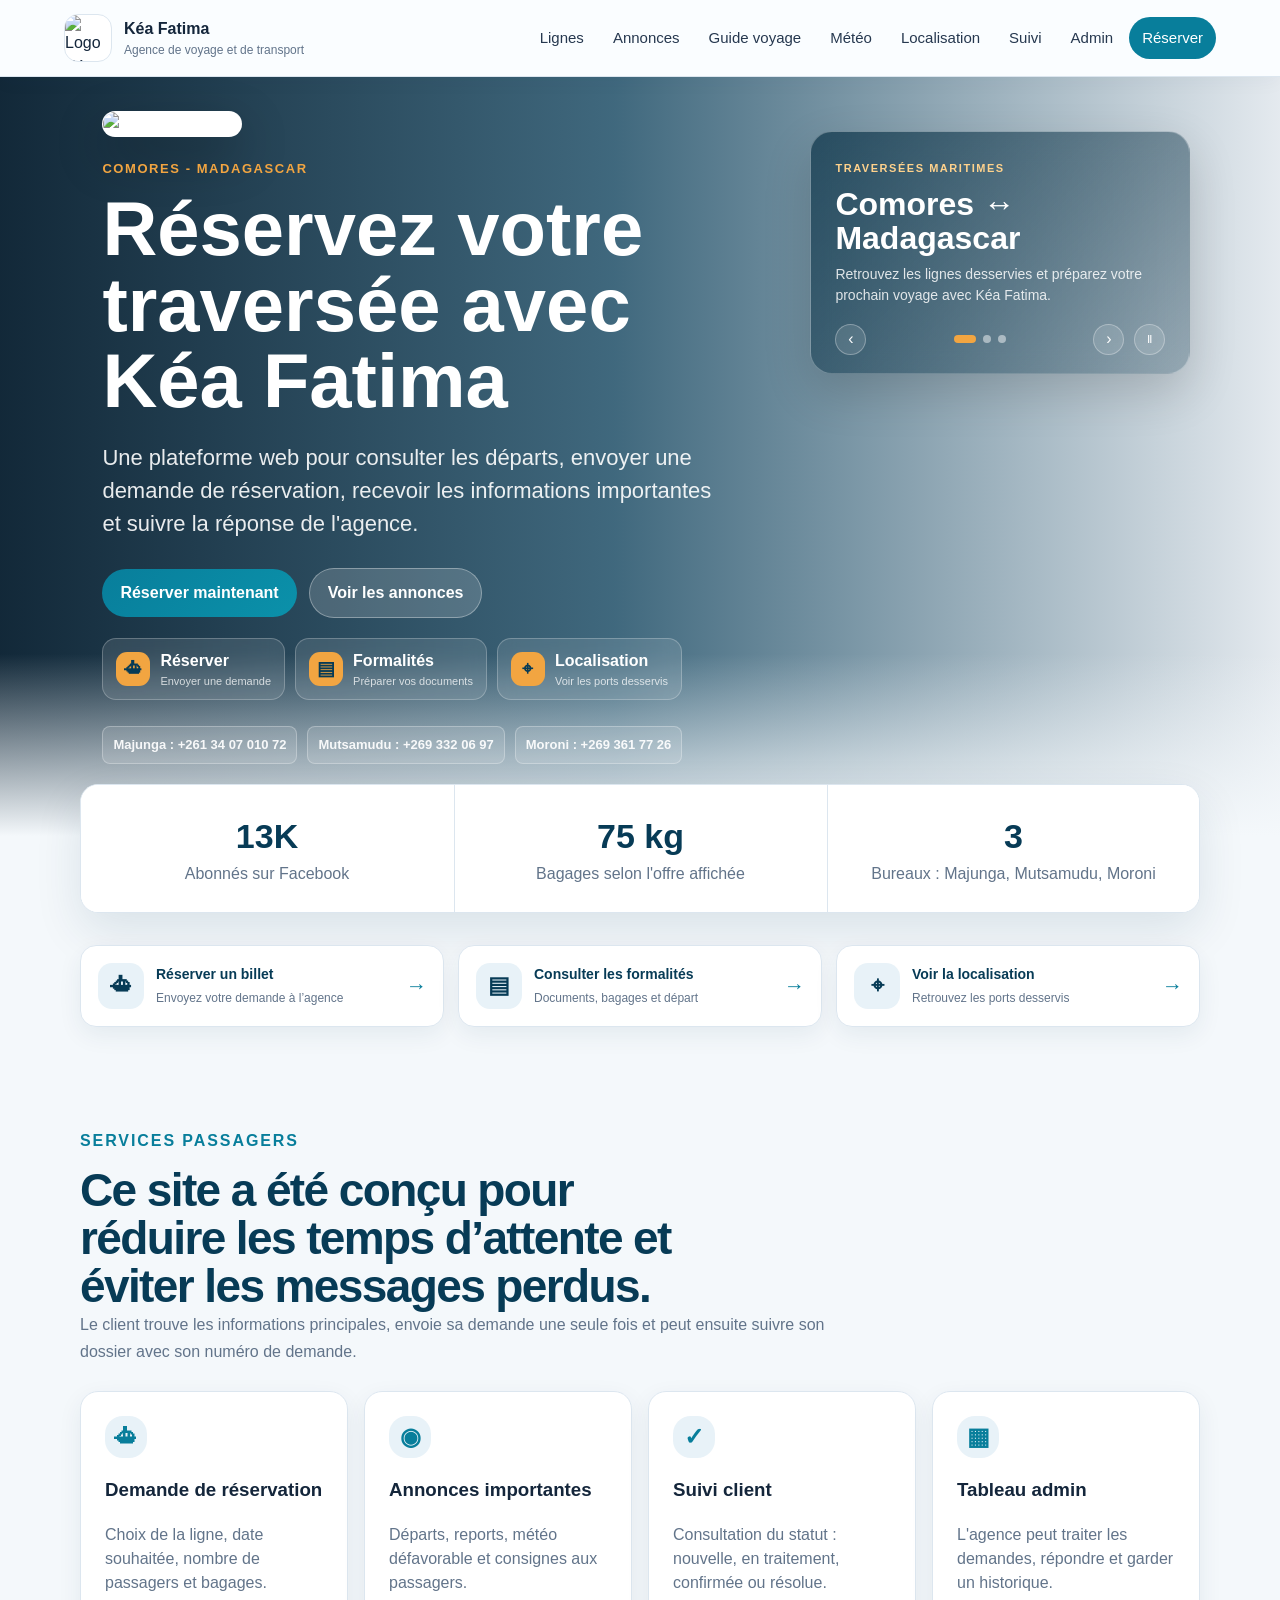
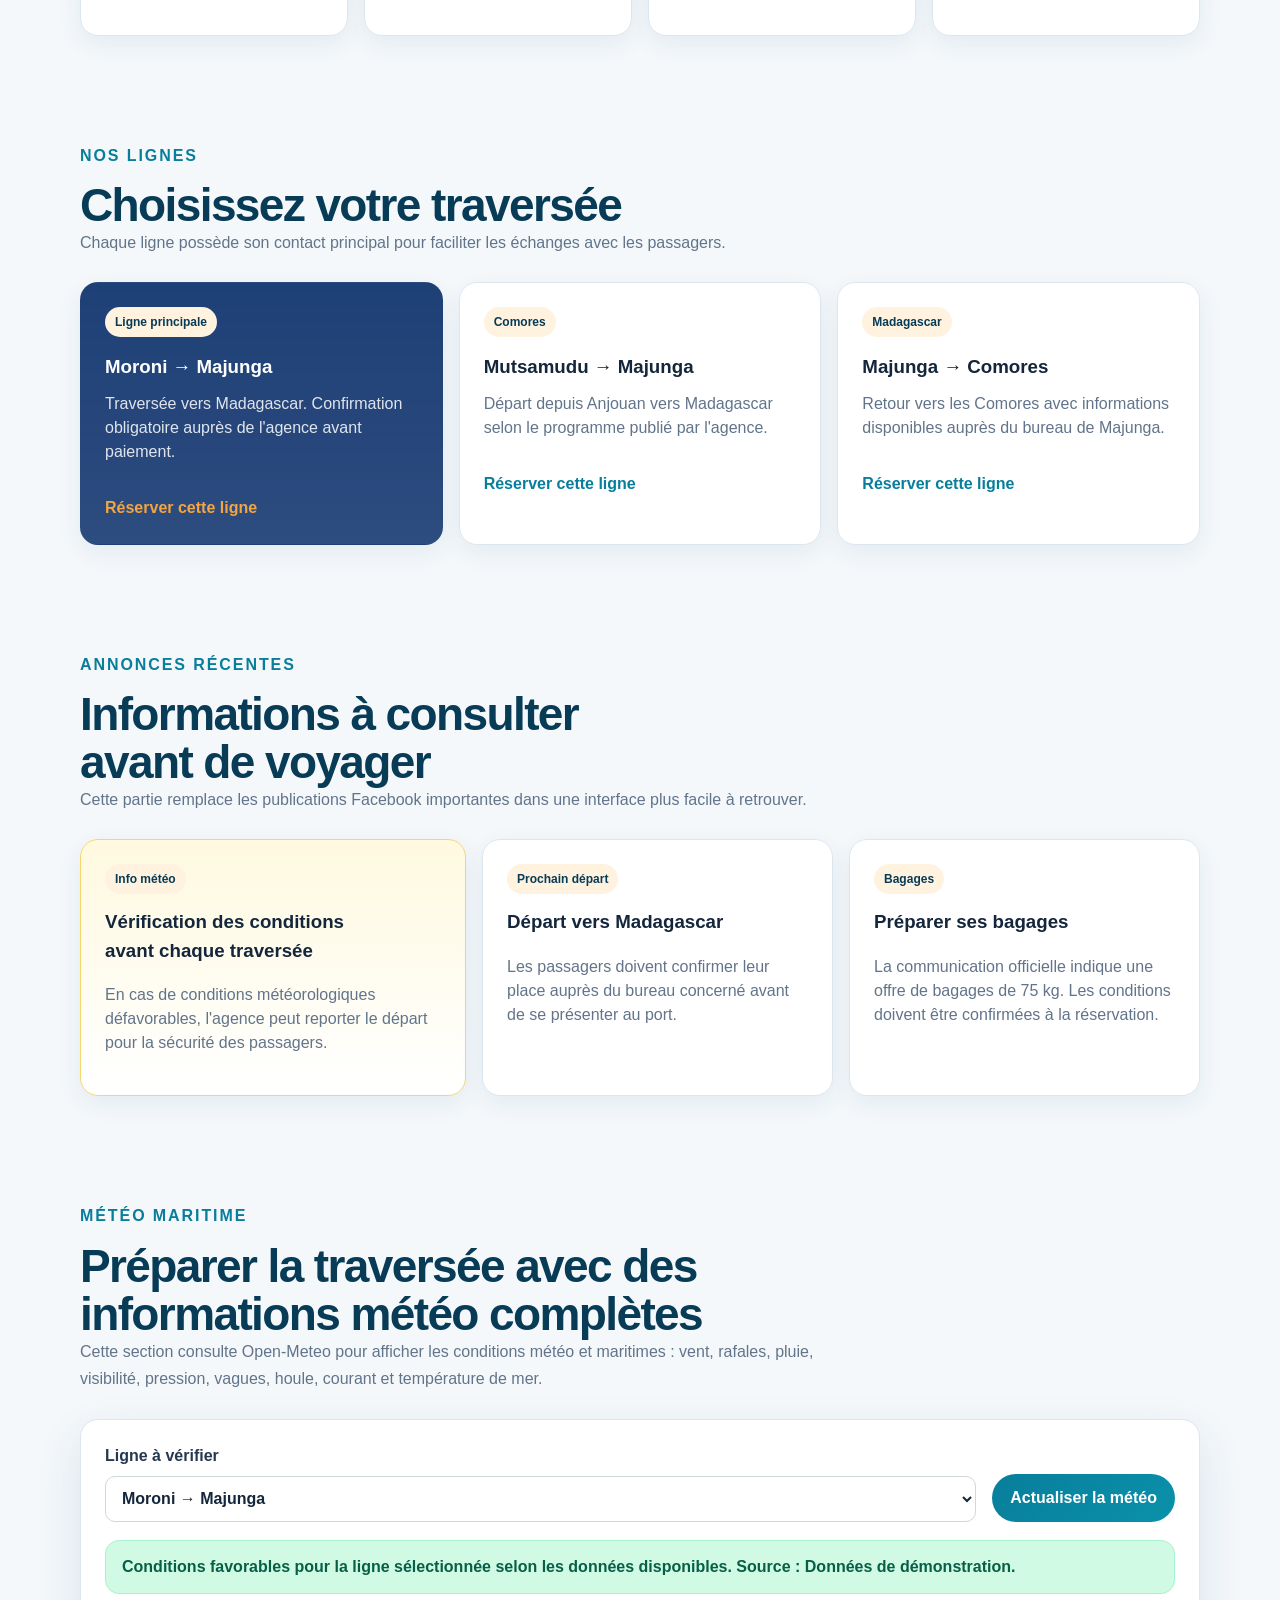
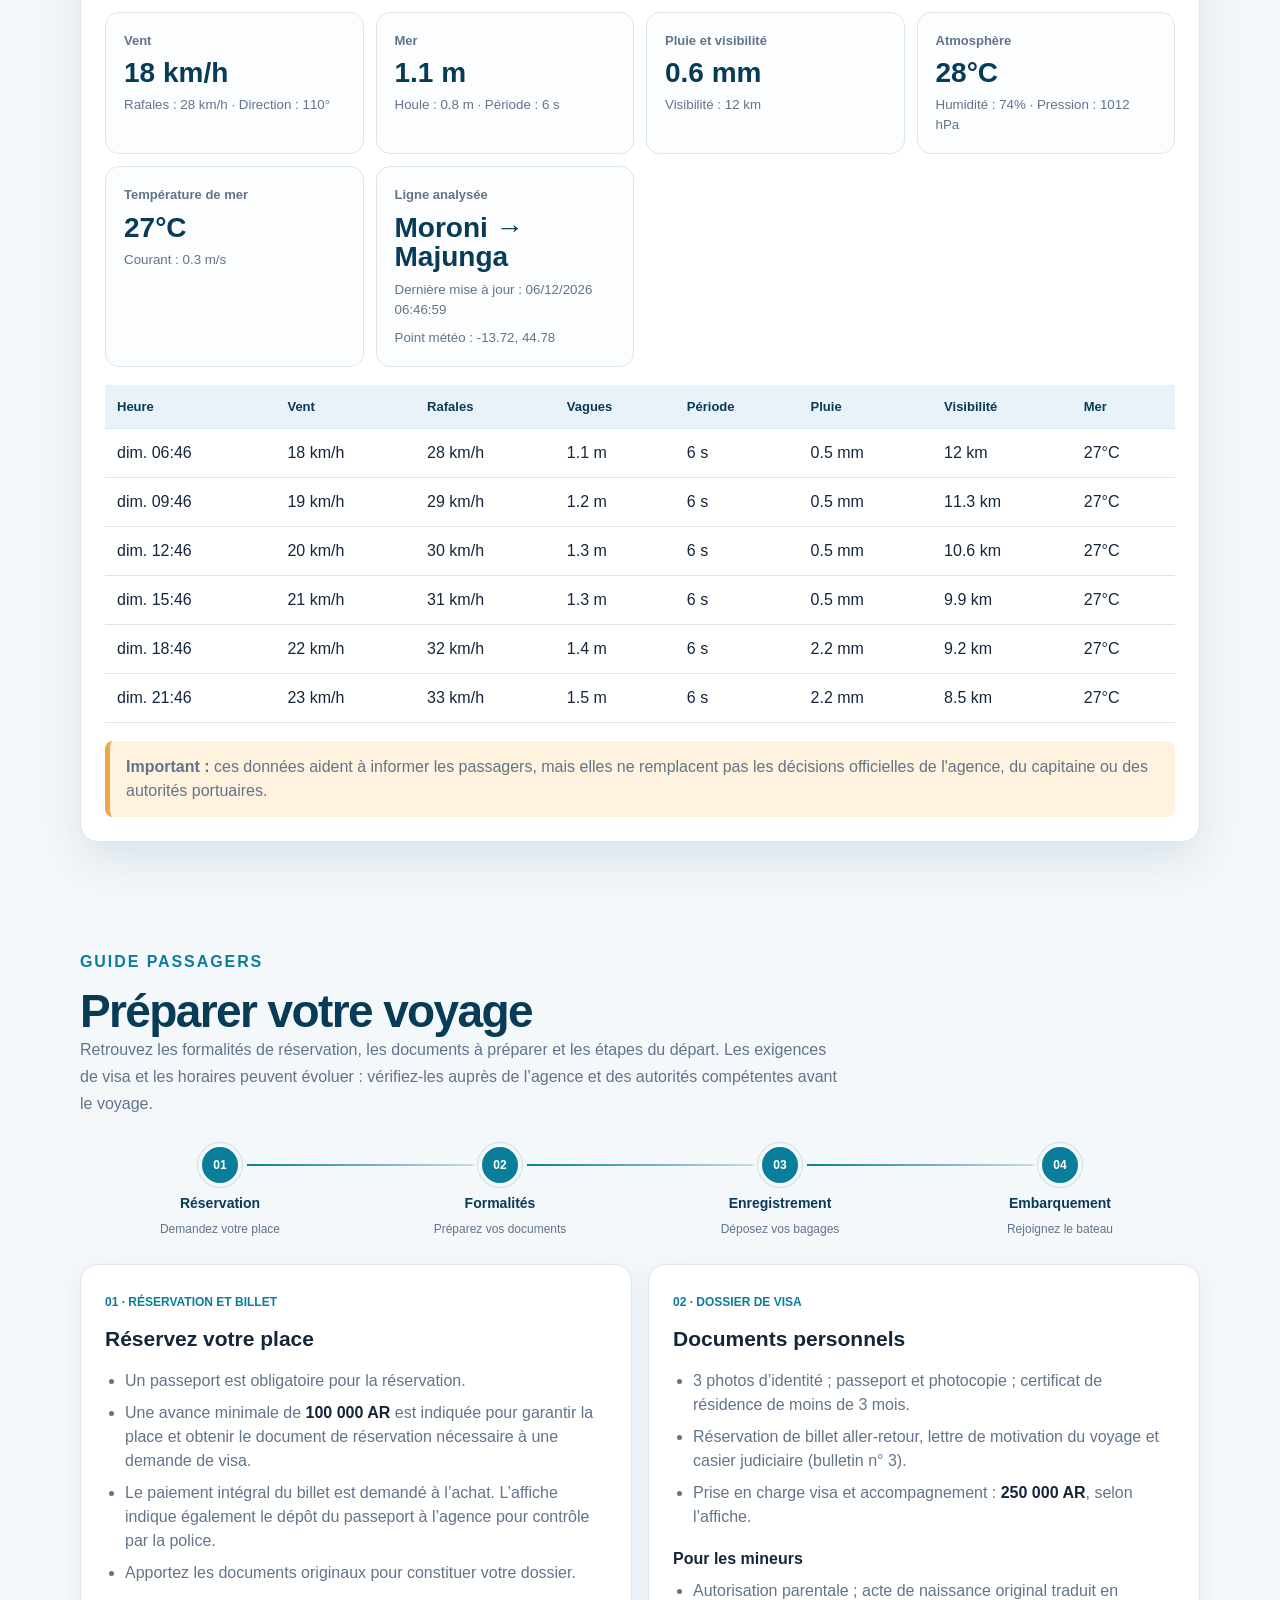
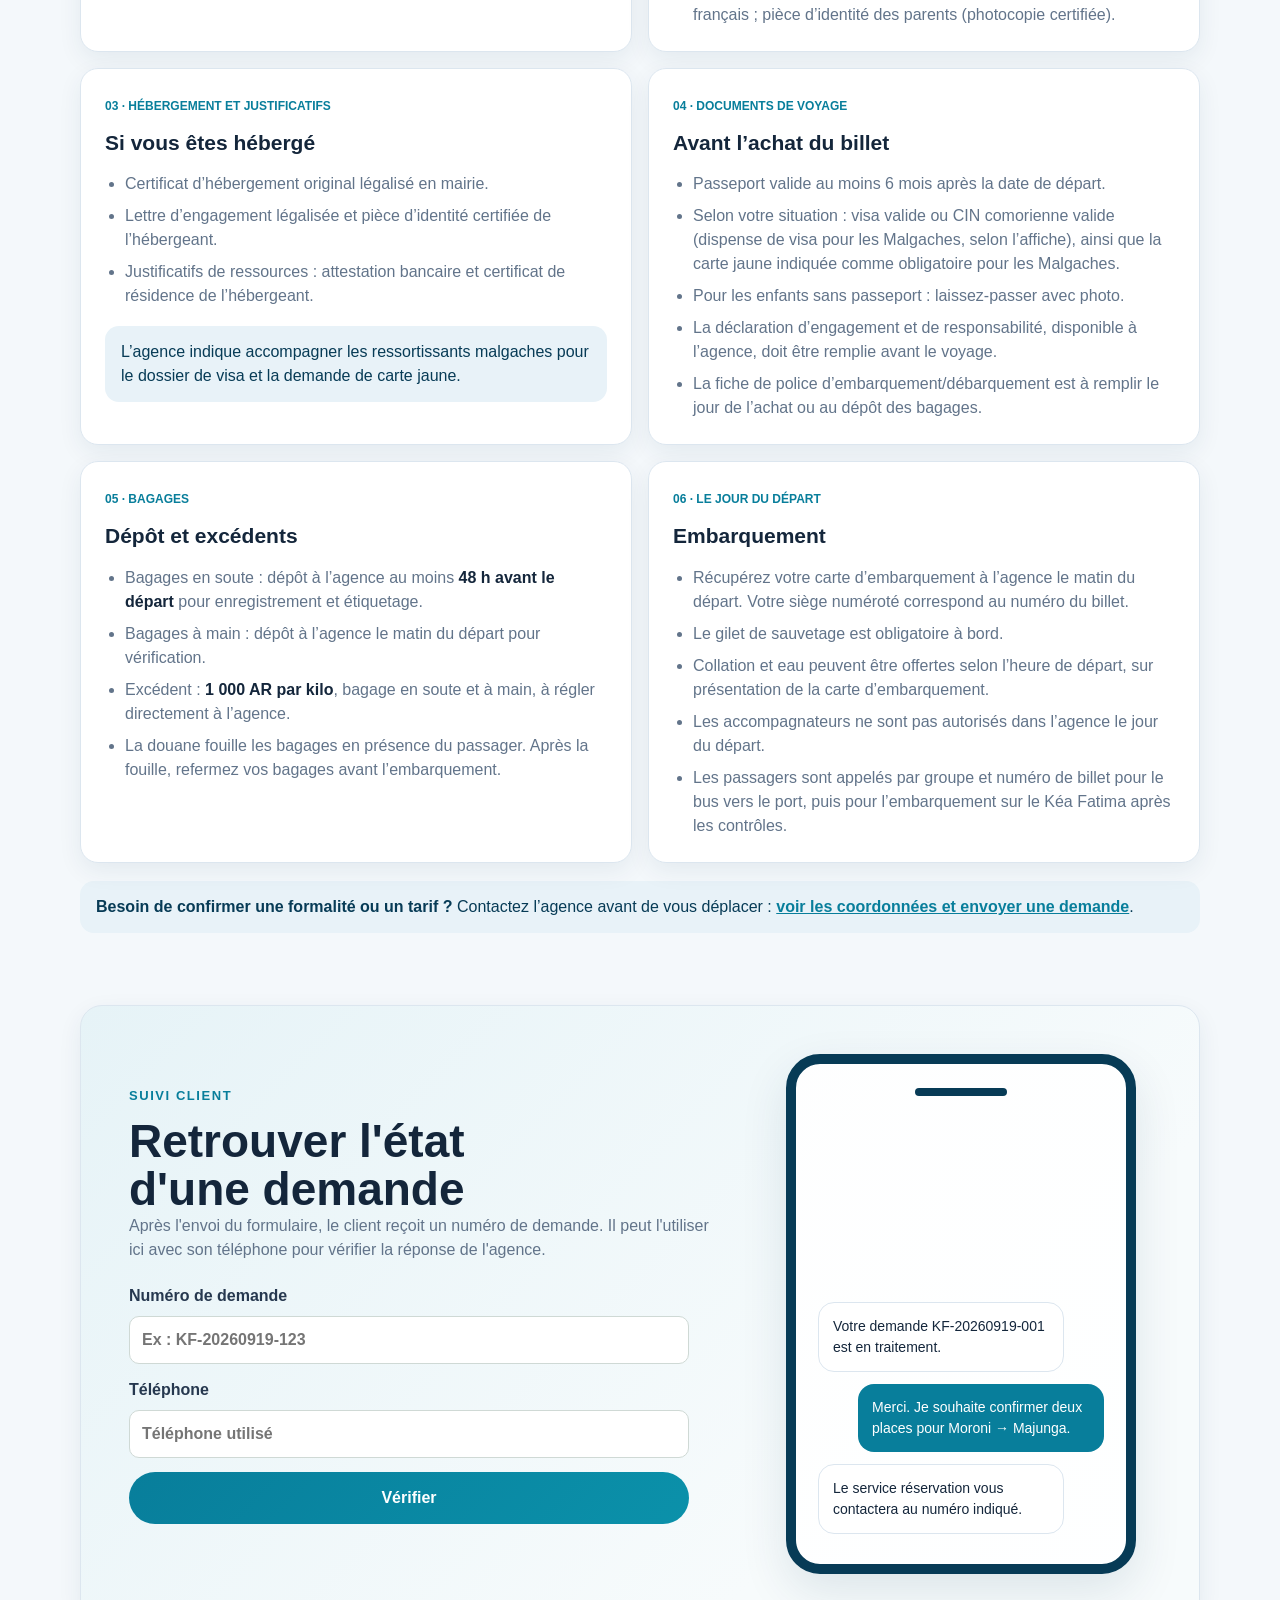
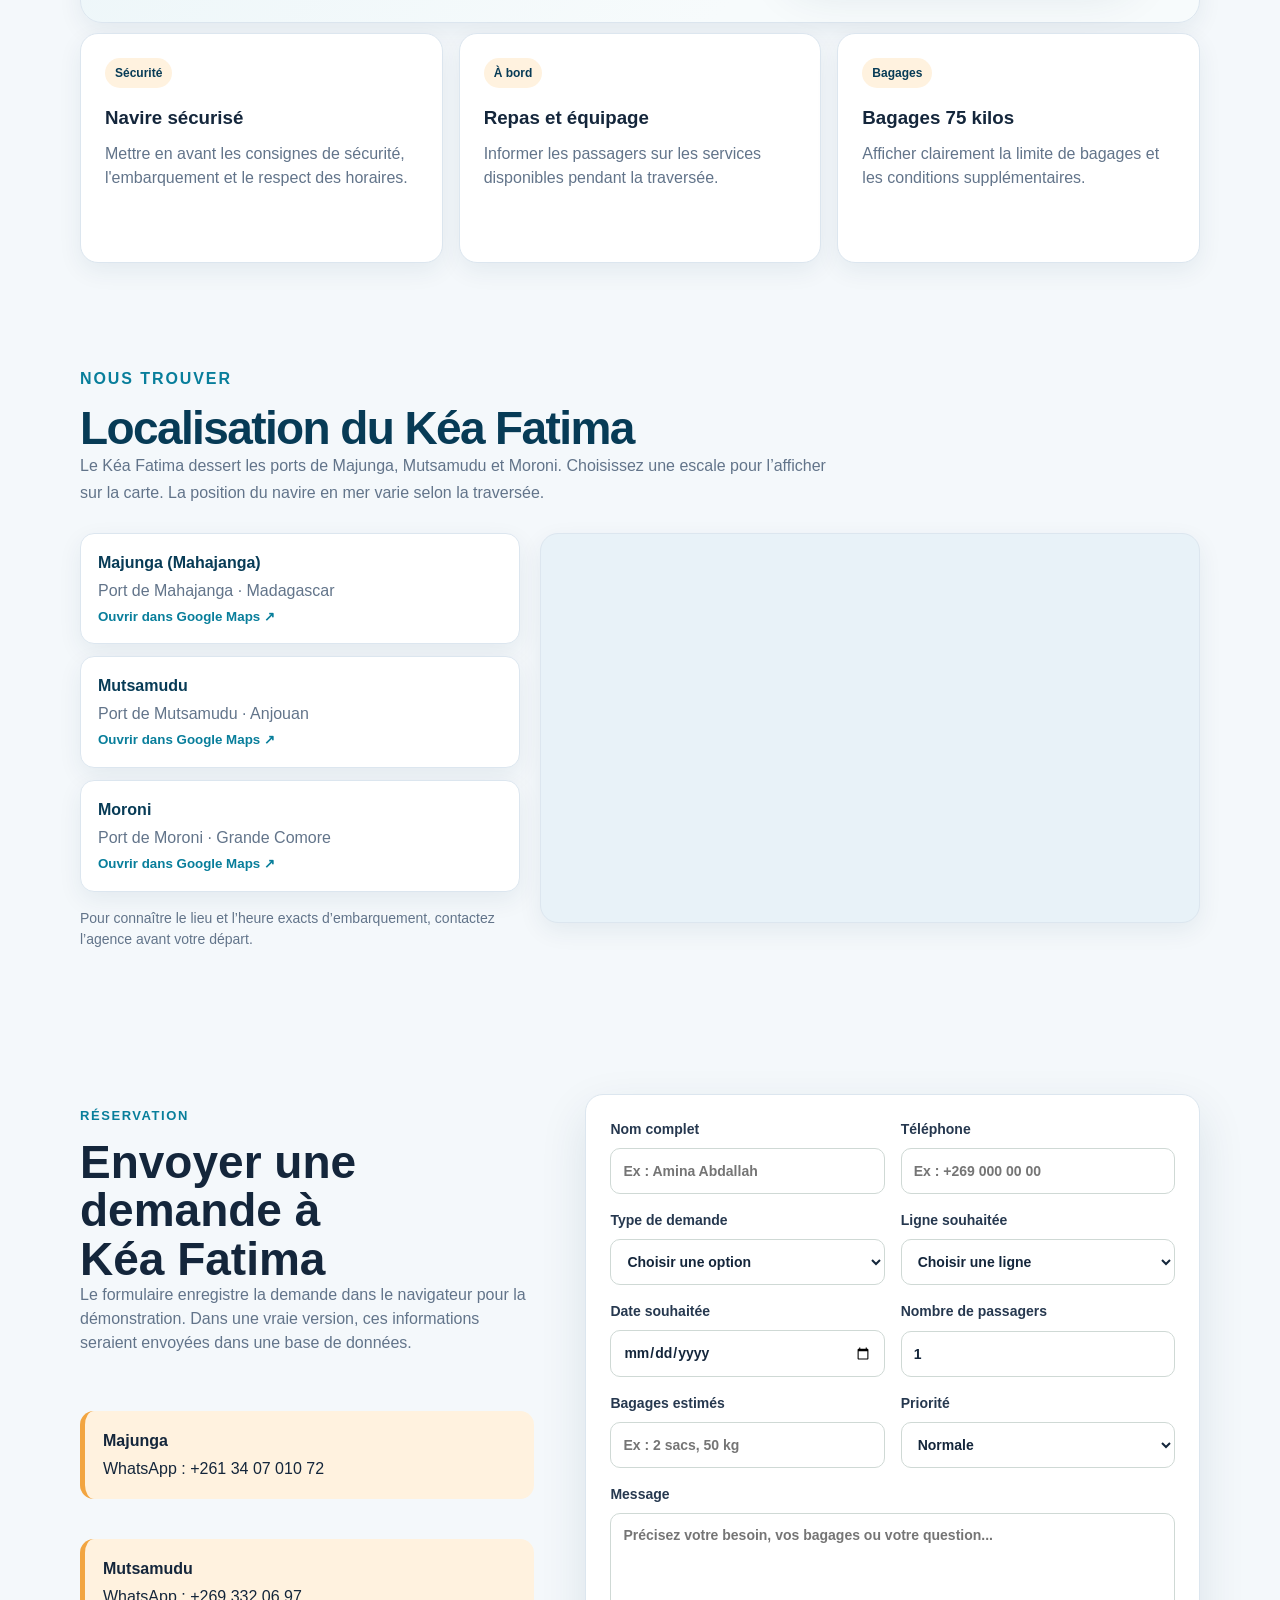
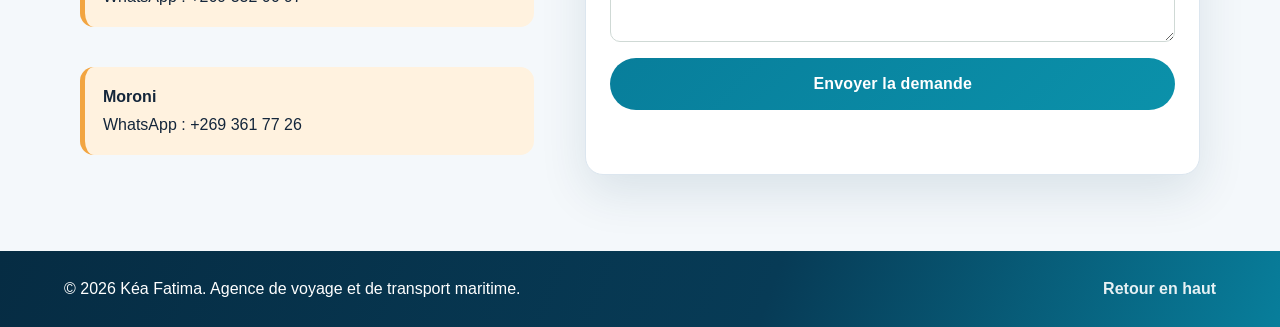
==== commit 9021ada2: "Add files via upload" ====
--- a/index.html
+++ b/index.html
@@ -4,13 +4,13 @@
     <meta charset="UTF-8" />
     <meta name="viewport" content="width=device-width, initial-scale=1.0" />
     <title>Kéa Fatima | Réservation maritime Comores Madagascar</title>
-    <link rel="icon" href="assets/logo-kea-fatima.jpg" />
+    <link rel="icon" href="/Kea_Fatima/assets/logo-kea-fatima.jpg" />
     <link rel="stylesheet" href="styles.css" />
   </head>
   <body>
     <header class="topbar">
       <a class="brand" href="#accueil" aria-label="Kéa Fatima">
-        <img class="brand-logo" src="assets/logo-kea-fatima.jpg" alt="Logo Kéa Fatima" />
+        <img class="brand-logo" src="/Kea_Fatima/assets/logo-kea-fatima.jpg" alt="Logo Kéa Fatima" />
         <span>
           <strong>Kéa Fatima</strong>
           <small>Agence de voyage et de transport</small>
@@ -65,7 +65,7 @@
           </div>
         </div>
         <div class="hero-content">
-          <img class="hero-logo" src="assets/logo-kea-fatima.jpg" alt="Logo Kéa Fatima" />
+          <img class="hero-logo" src="/Kea_Fatima/assets/logo-kea-fatima.jpg" alt="Logo Kéa Fatima" />
           <p class="eyebrow">Comores - Madagascar</p>
           <h1>Réservez votre traversée avec Kéa Fatima</h1>
           <p class="hero-text">
--- a/styles.css
+++ b/styles.css
@@ -173,7 +173,7 @@
 .hero-bg {
   background:
     linear-gradient(90deg, rgba(3, 26, 43, 0.94), rgba(7, 59, 86, 0.76) 48%, rgba(2, 21, 57, 0.05)),
-    url("assets/hero-kea-fatima.png") center / cover;
+    url("/Kea_Fatima/assets/hero-kea-fatima.png") center / cover;
   transform: scale(1.02);
 }
 
@@ -542,7 +542,7 @@
   border-radius: 34px;
   background:
     linear-gradient(rgba(255, 255, 255, 0.92), rgba(255, 255, 255, 0.92)),
-    url("assets/logo-kea-fatima.jpg") center / cover;
+    url("/Kea_Fatima/assets/logo-kea-fatima.jpg") center / cover;
   box-shadow: var(--shadow);
 }
 
@@ -610,7 +610,7 @@
   color: white;
   background:
     linear-gradient(rgba(6, 43, 103, 0.9), rgba(6, 43, 103, 0.84)),
-    url("assets/hero-kea-fatima.png") center / cover;
+    url("/Kea_Fatima/assets/hero-kea-fatima.png") center / cover;
   border-color: transparent;
 }
 
@@ -1100,7 +1100,7 @@
   padding: 42px 18px;
   background:
     linear-gradient(rgba(6, 43, 103, 0.74), rgba(6, 43, 103, 0.72)),
-    url("assets/hero-kea-fatima.png") center / cover;
+    url("/Kea_Fatima/assets/hero-kea-fatima.png") center / cover;
 }
 
 .admin-login-card {
@@ -1145,7 +1145,7 @@
   color: white;
   background:
     linear-gradient(110deg, rgba(5, 45, 66, 0.96), rgba(8, 126, 155, 0.78)),
-    url("assets/hero-kea-fatima.png") center / cover;
+    url("/Kea_Fatima/assets/hero-kea-fatima.png") center / cover;
 }
 
 .admin-hero h1 {
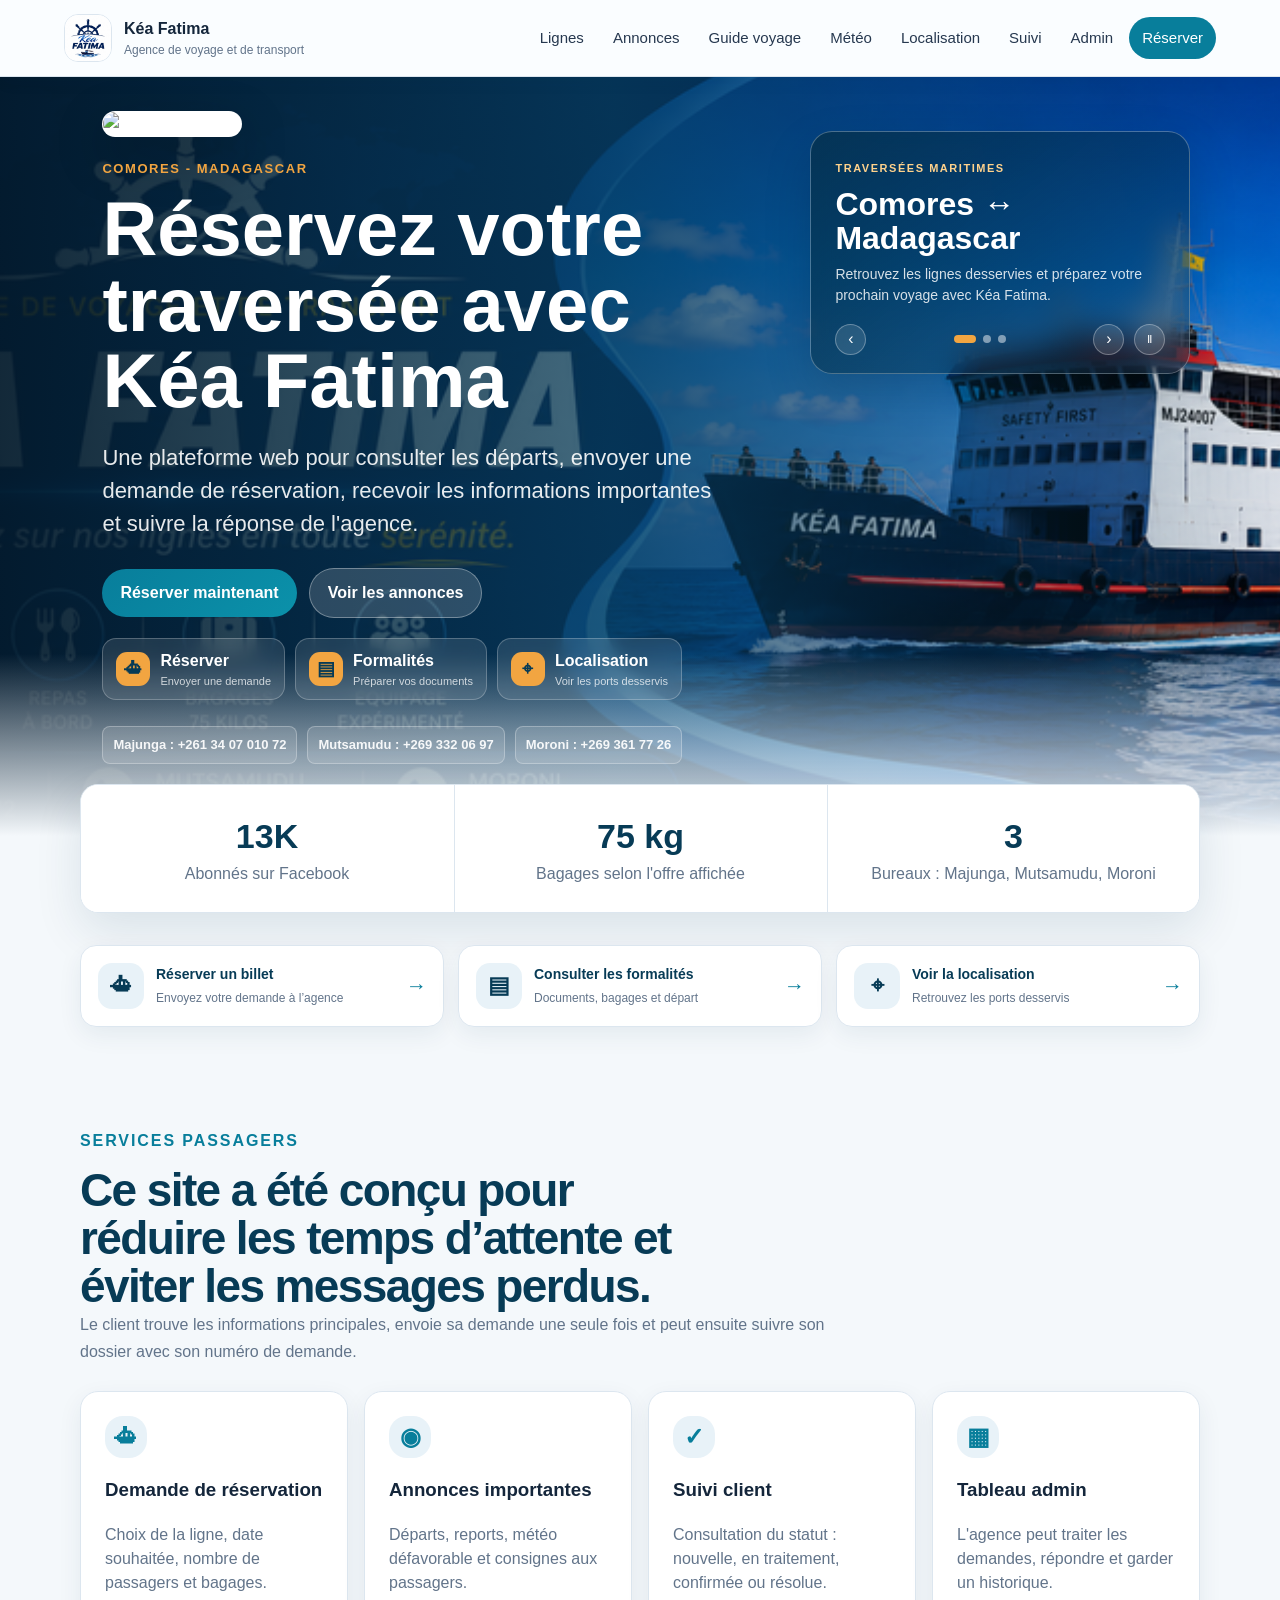
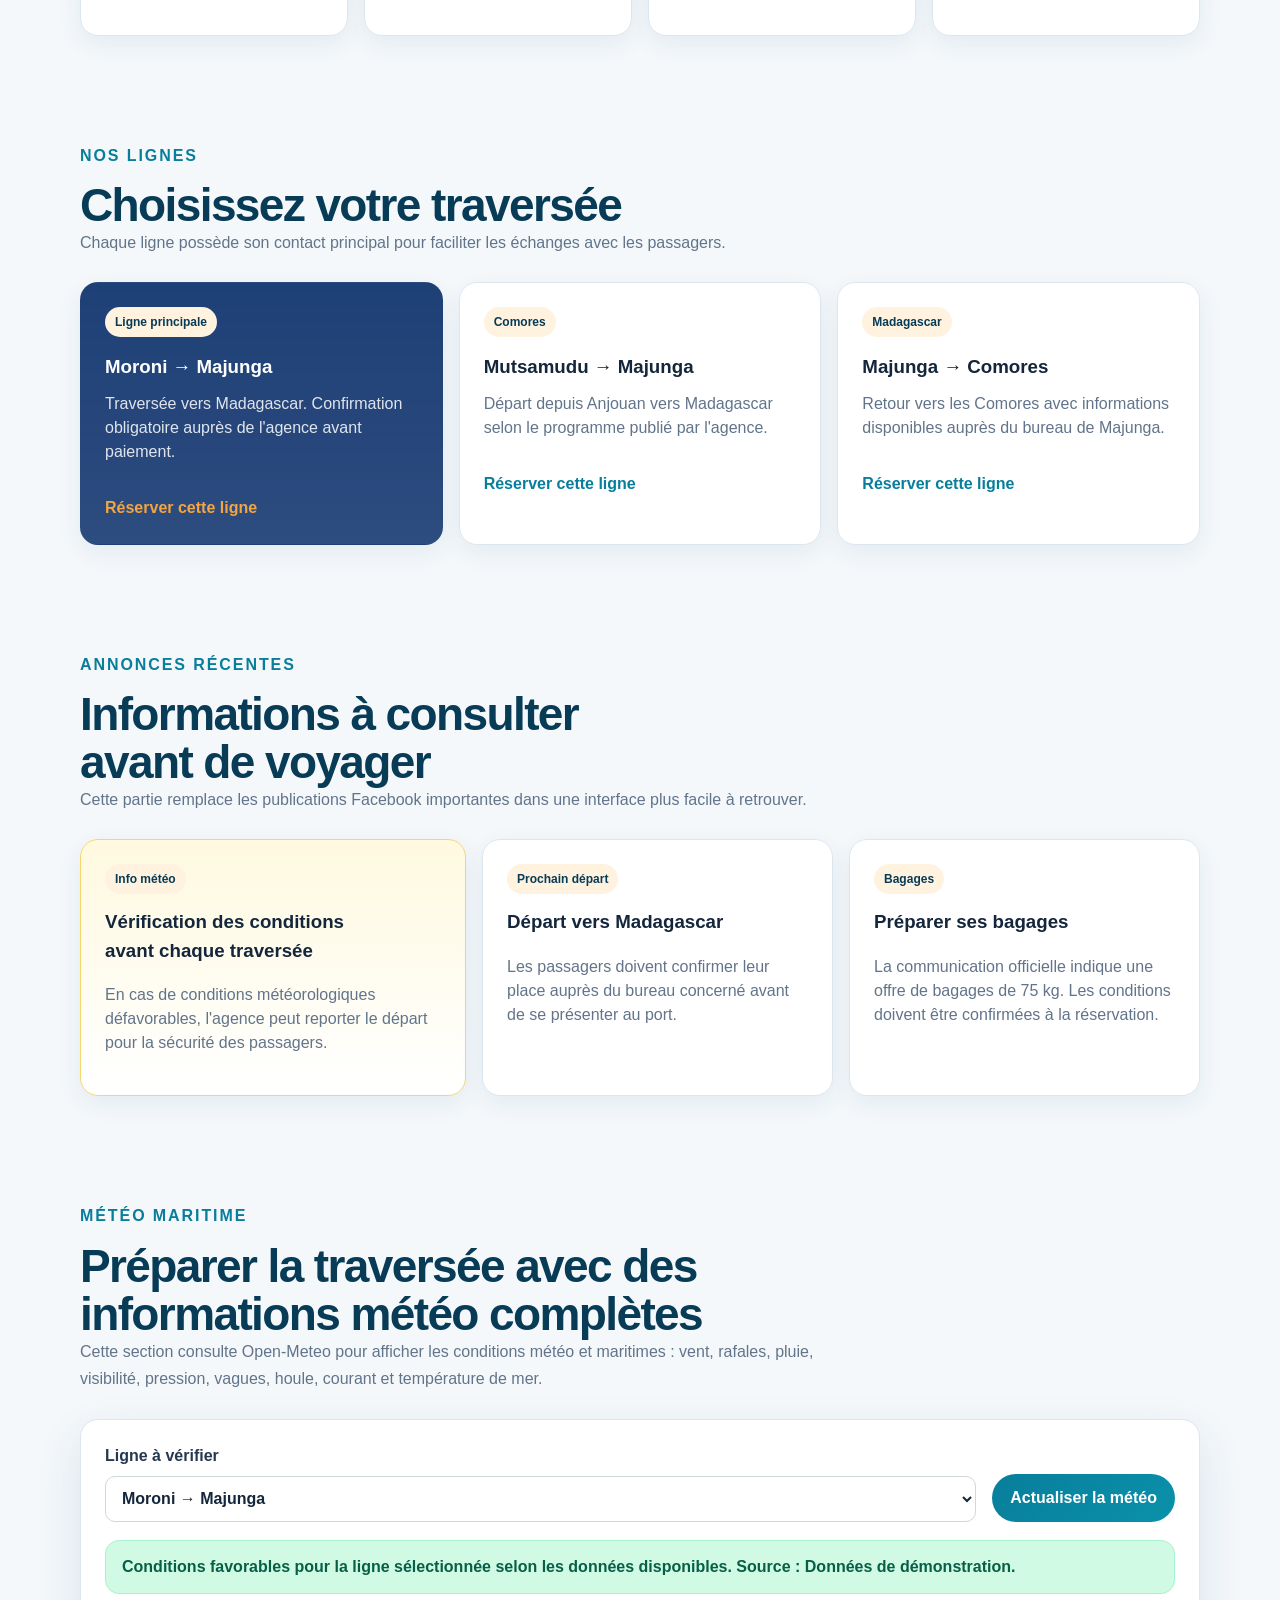
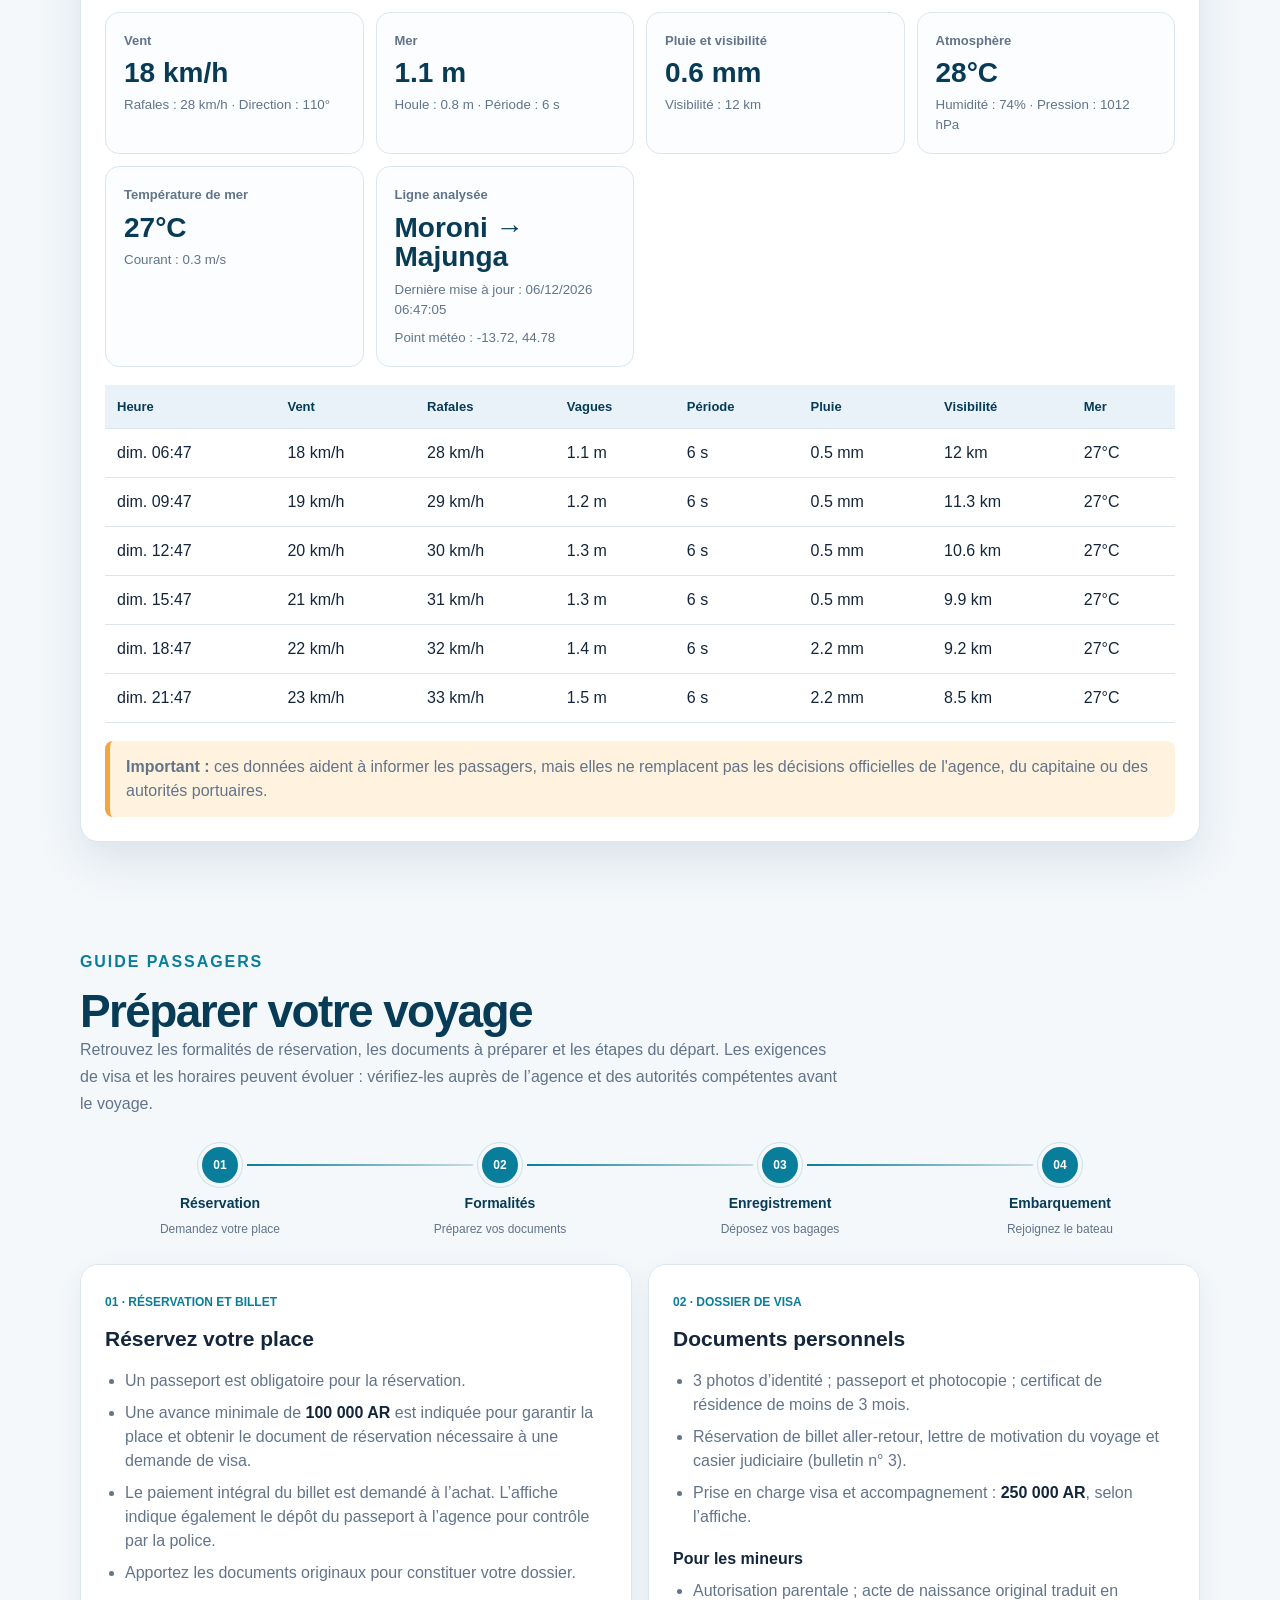
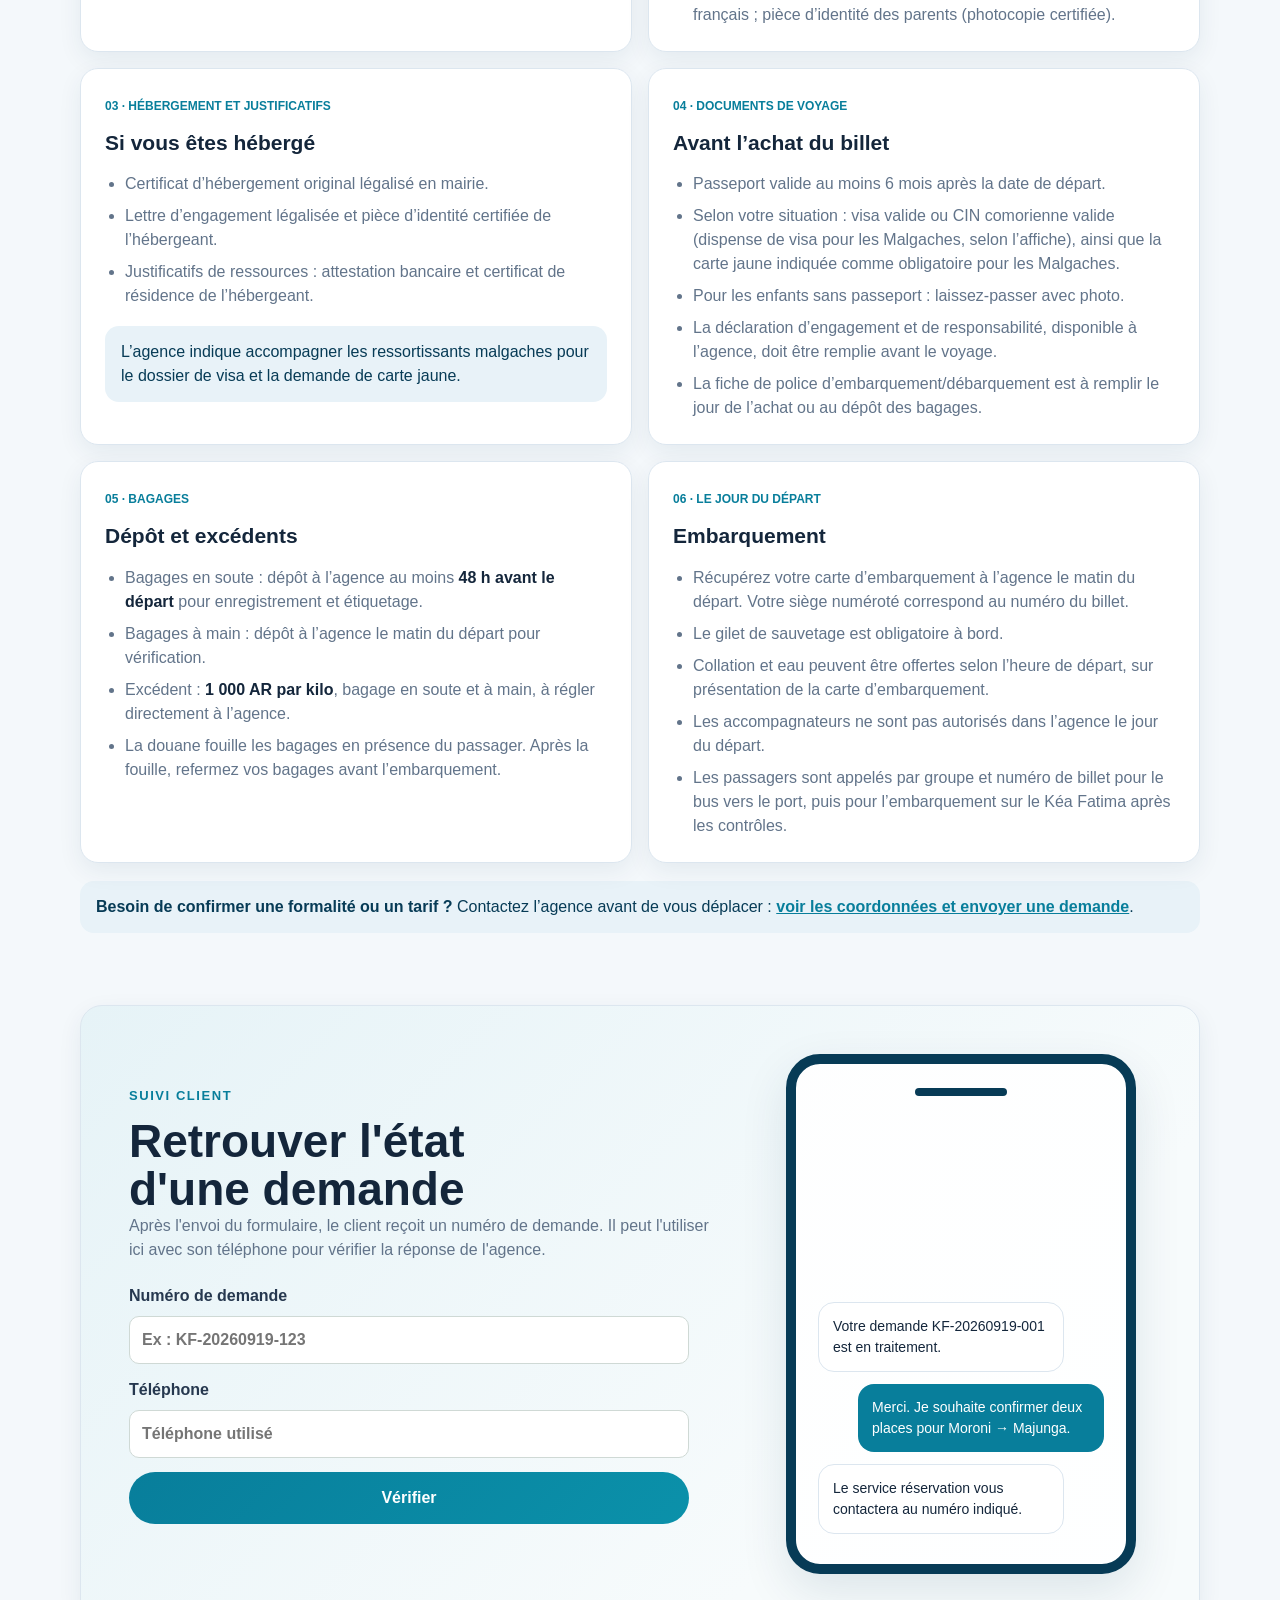
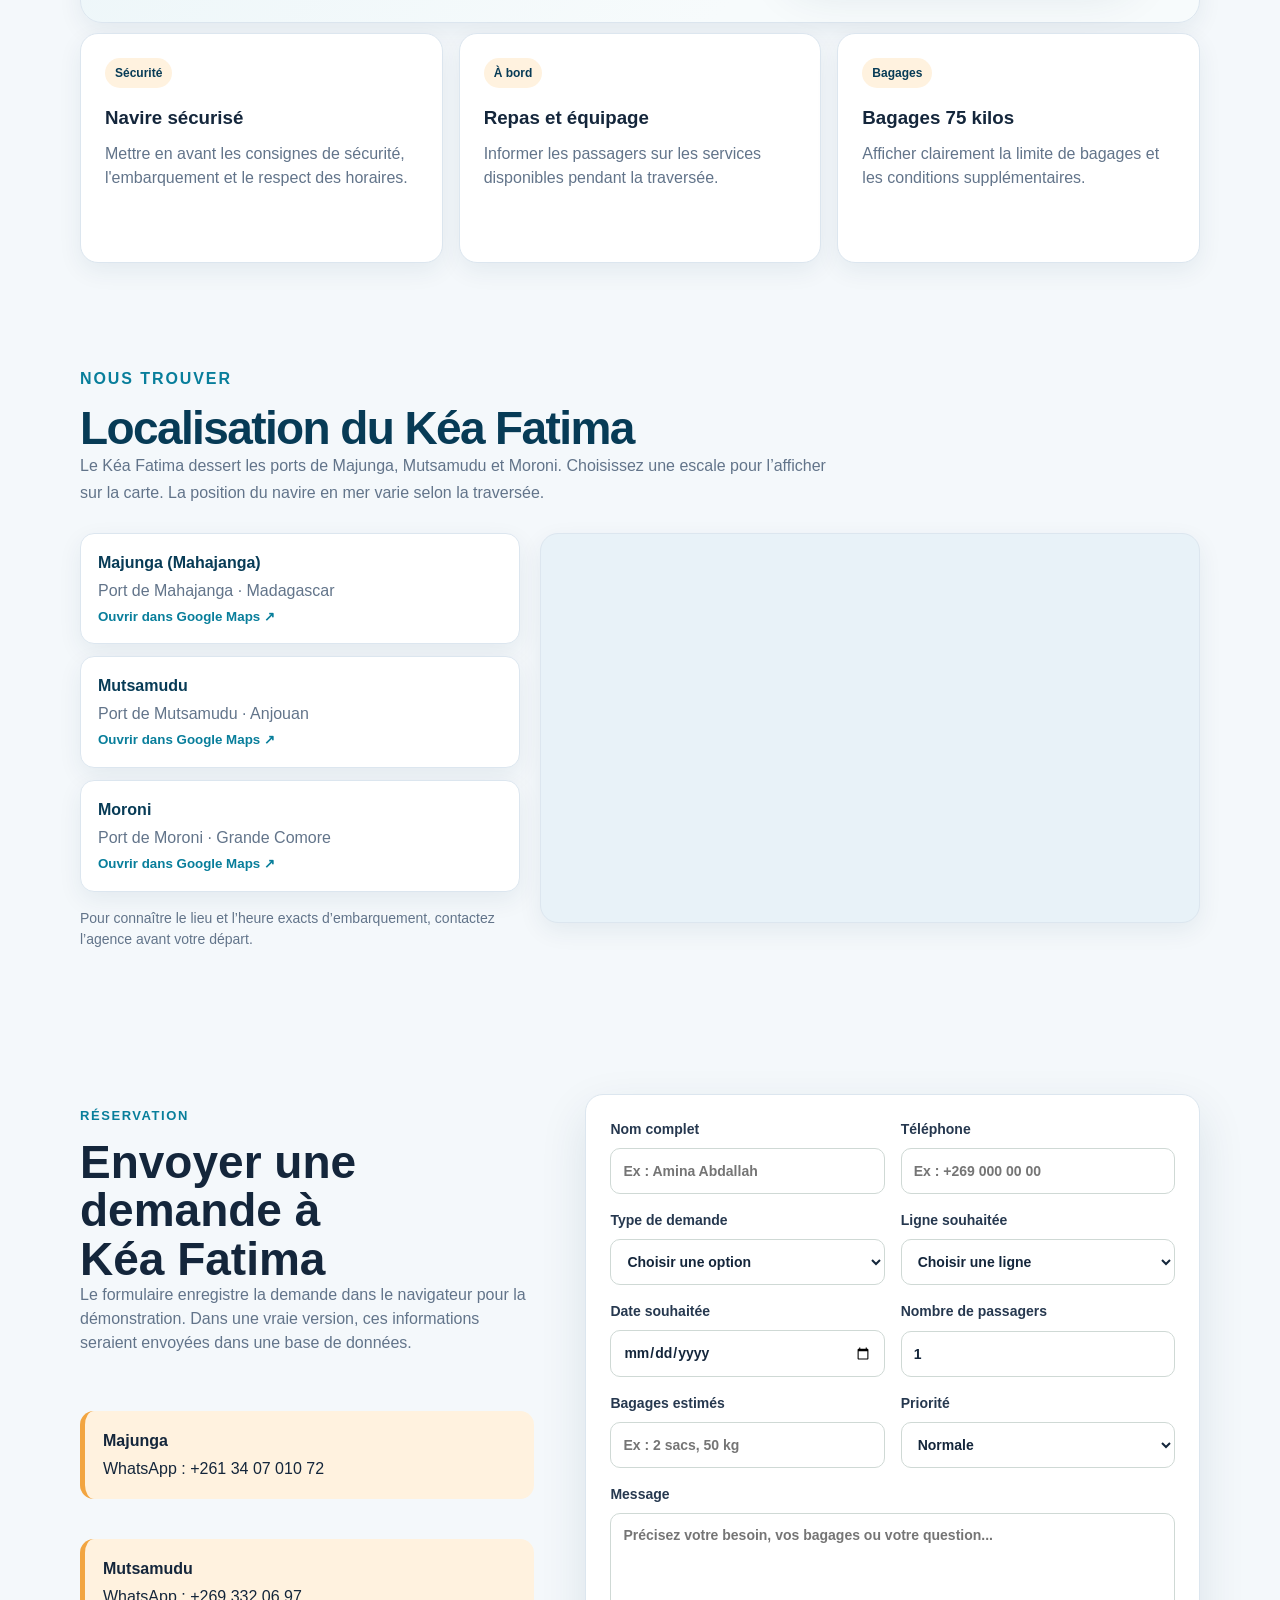
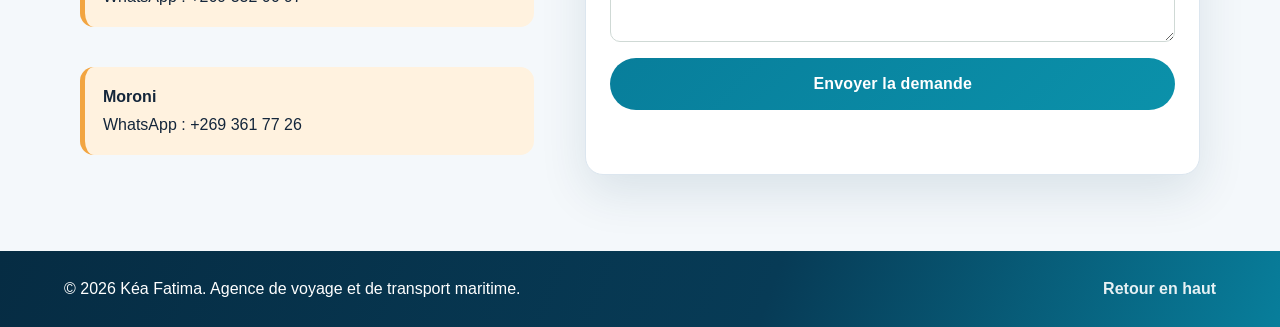
==== commit eb0cb317: "Change logo source path in index.html Updated logo source path in the header." ====
--- a/index.html
+++ b/index.html
@@ -10,7 +10,7 @@
   <body>
     <header class="topbar">
       <a class="brand" href="#accueil" aria-label="Kéa Fatima">
-        <img class="brand-logo" src="/Kea_Fatima/assets/logo-kea-fatima.jpg" alt="Logo Kéa Fatima" />
+        <img class="brand-logo" src="logo-kea-fatima.jpg" alt="Logo Kéa Fatima" />
         <span>
           <strong>Kéa Fatima</strong>
           <small>Agence de voyage et de transport</small>
--- a/styles.css
+++ b/styles.css
@@ -173,7 +173,7 @@
 .hero-bg {
   background:
     linear-gradient(90deg, rgba(3, 26, 43, 0.94), rgba(7, 59, 86, 0.76) 48%, rgba(2, 21, 57, 0.05)),
-    url("/Kea_Fatima/assets/hero-kea-fatima.png") center / cover;
+    url("hero-kea-fatima.png") center / cover;
   transform: scale(1.02);
 }
 
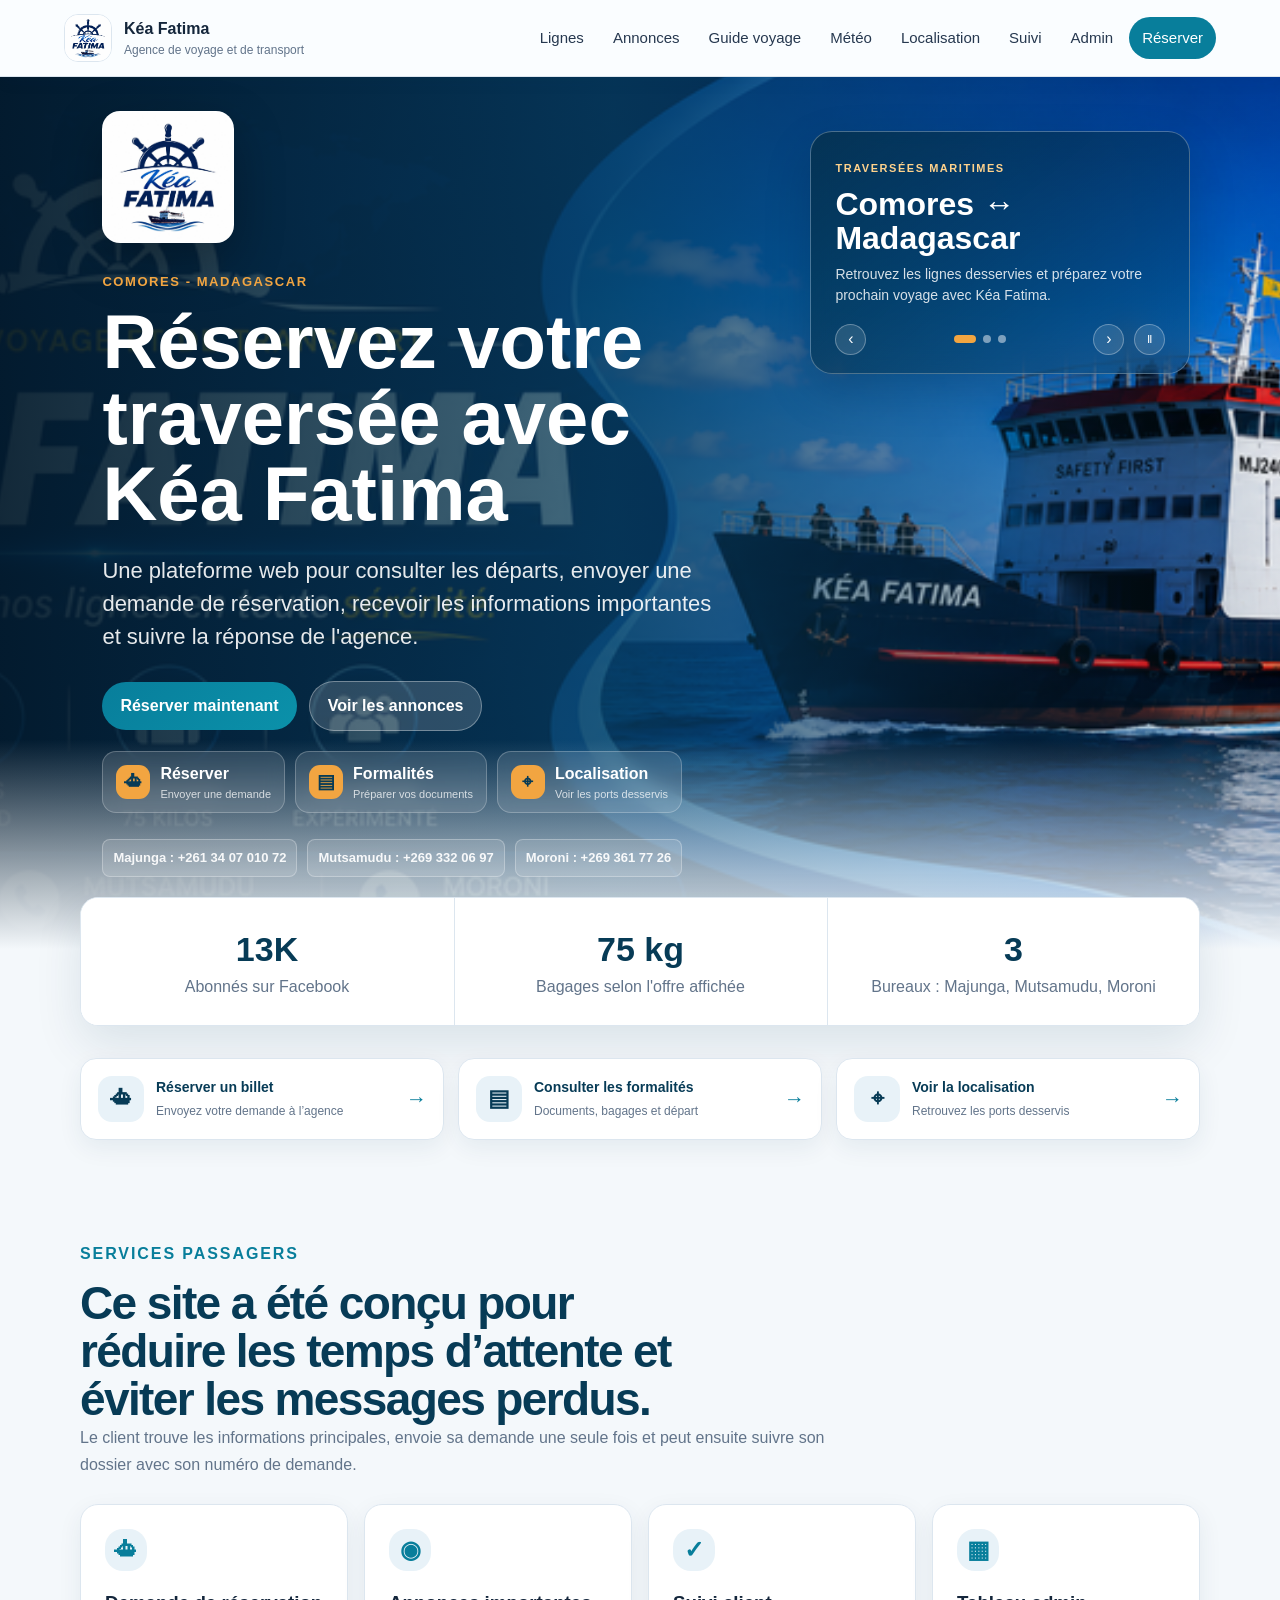
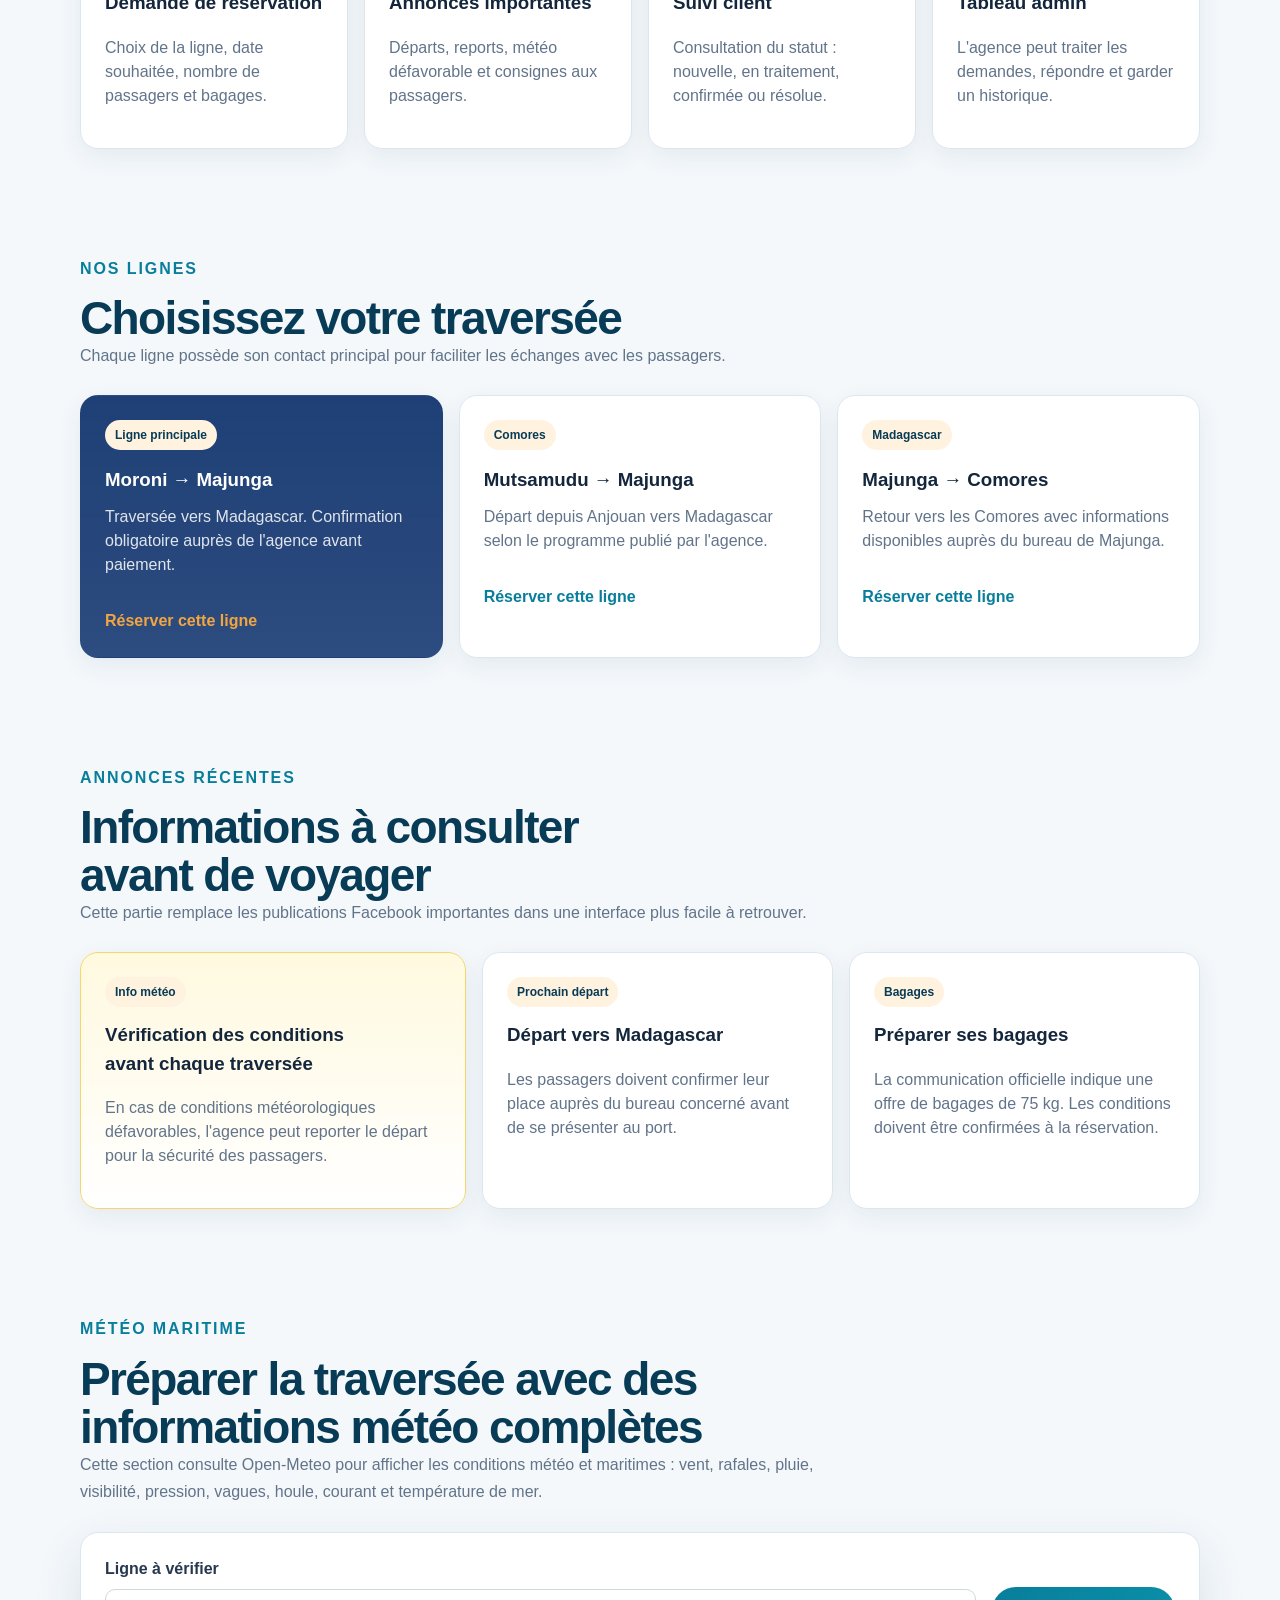
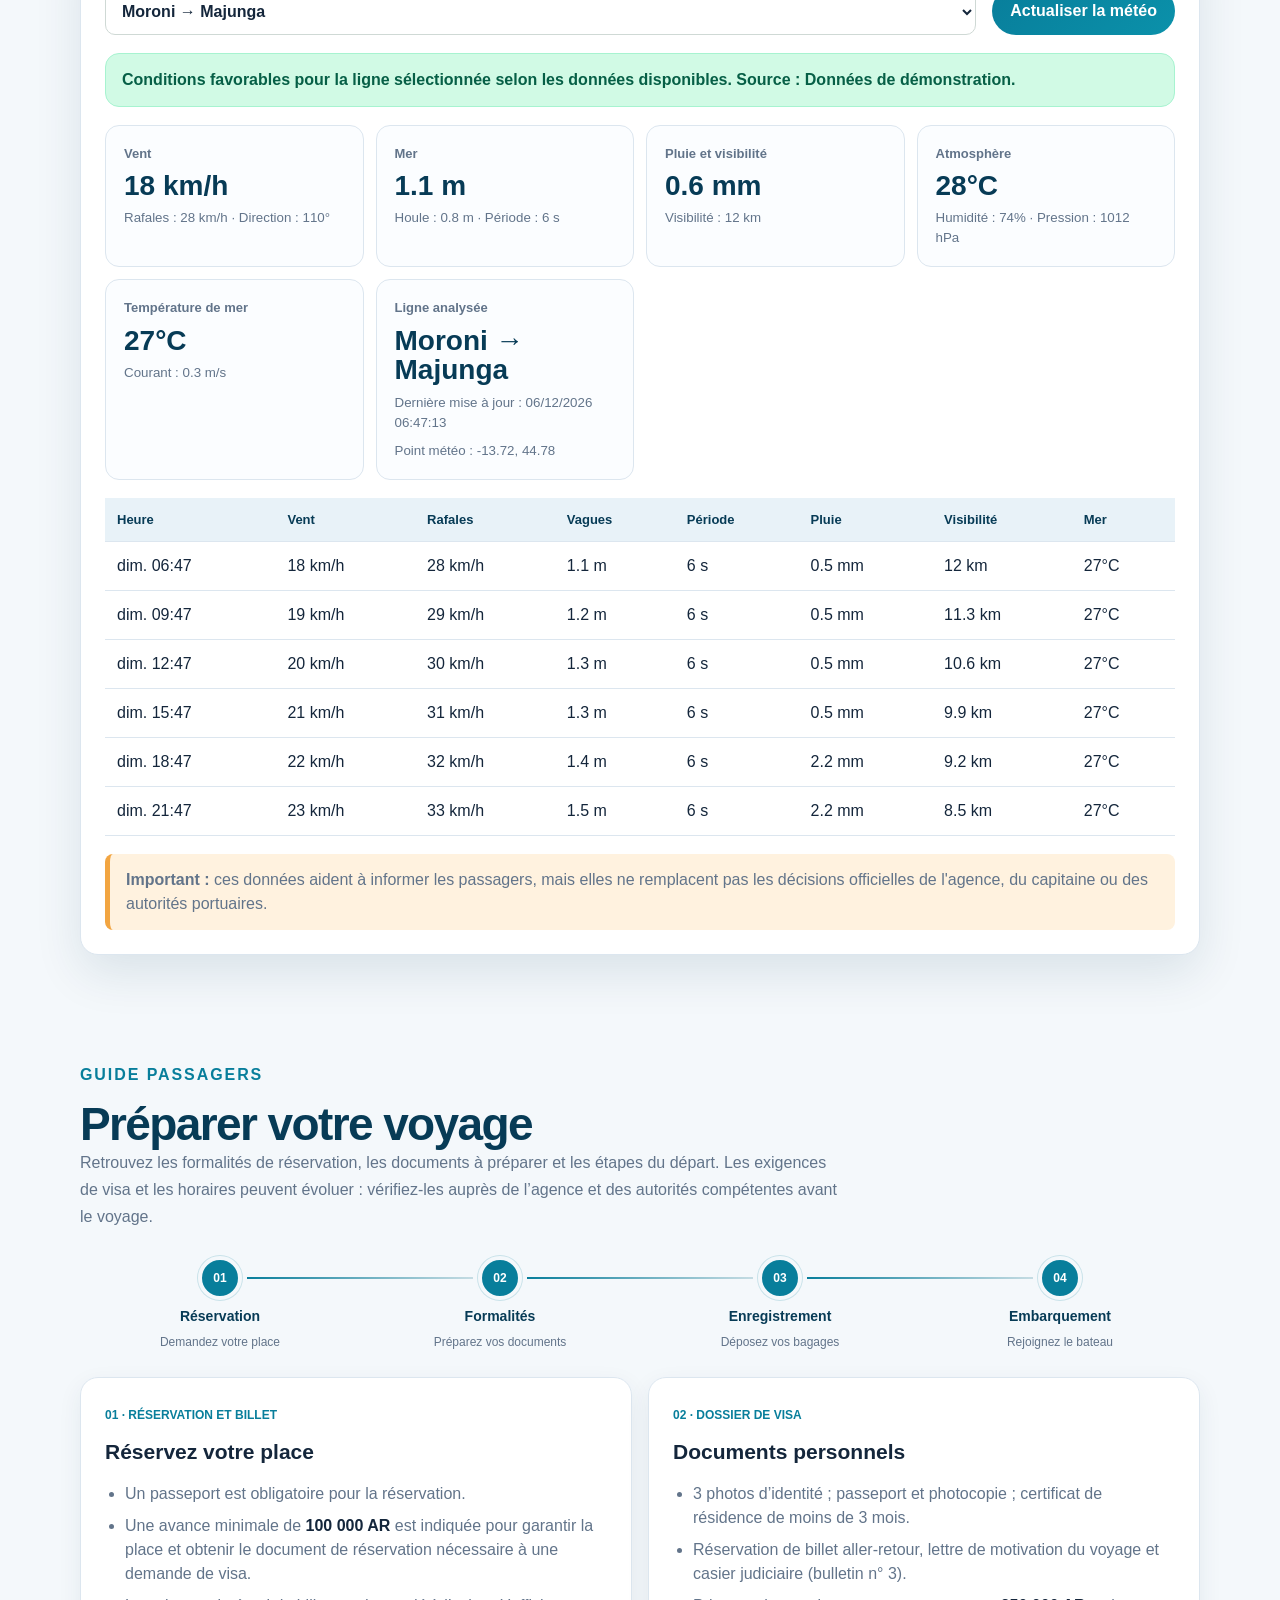
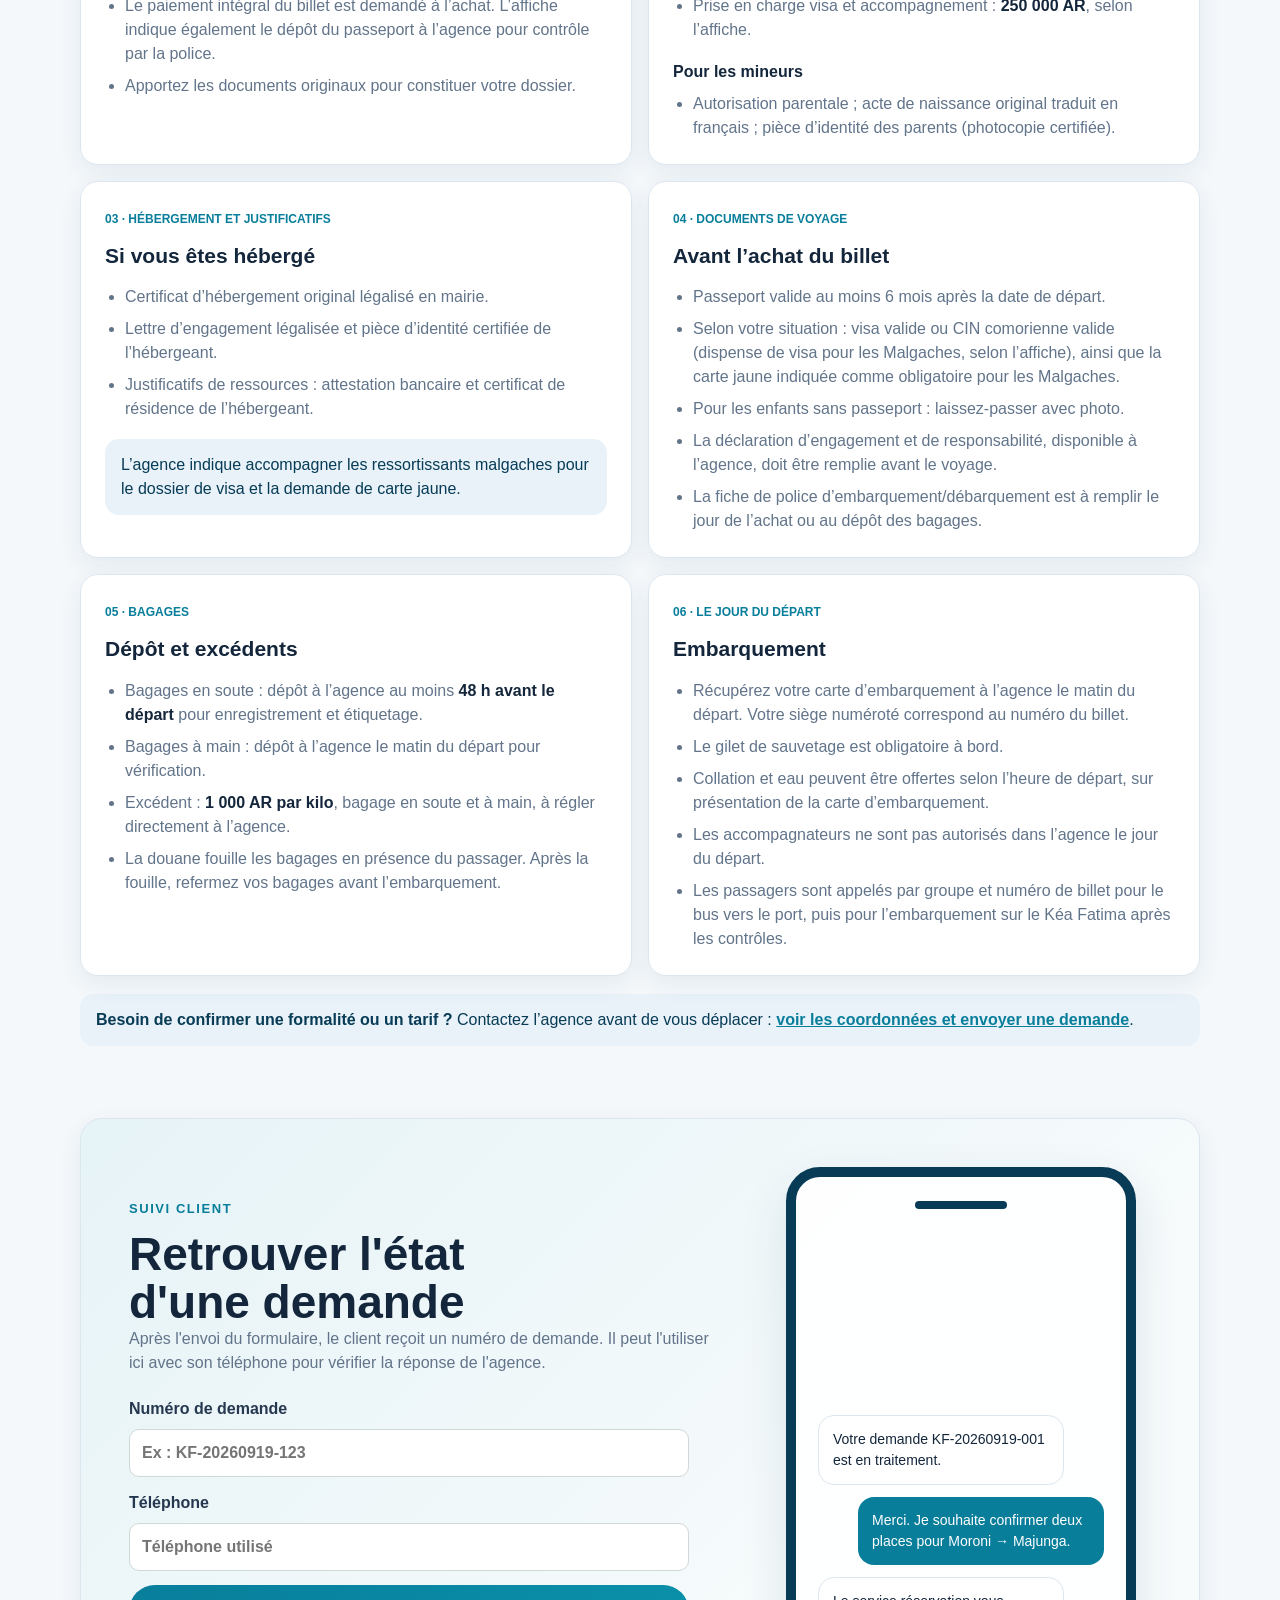
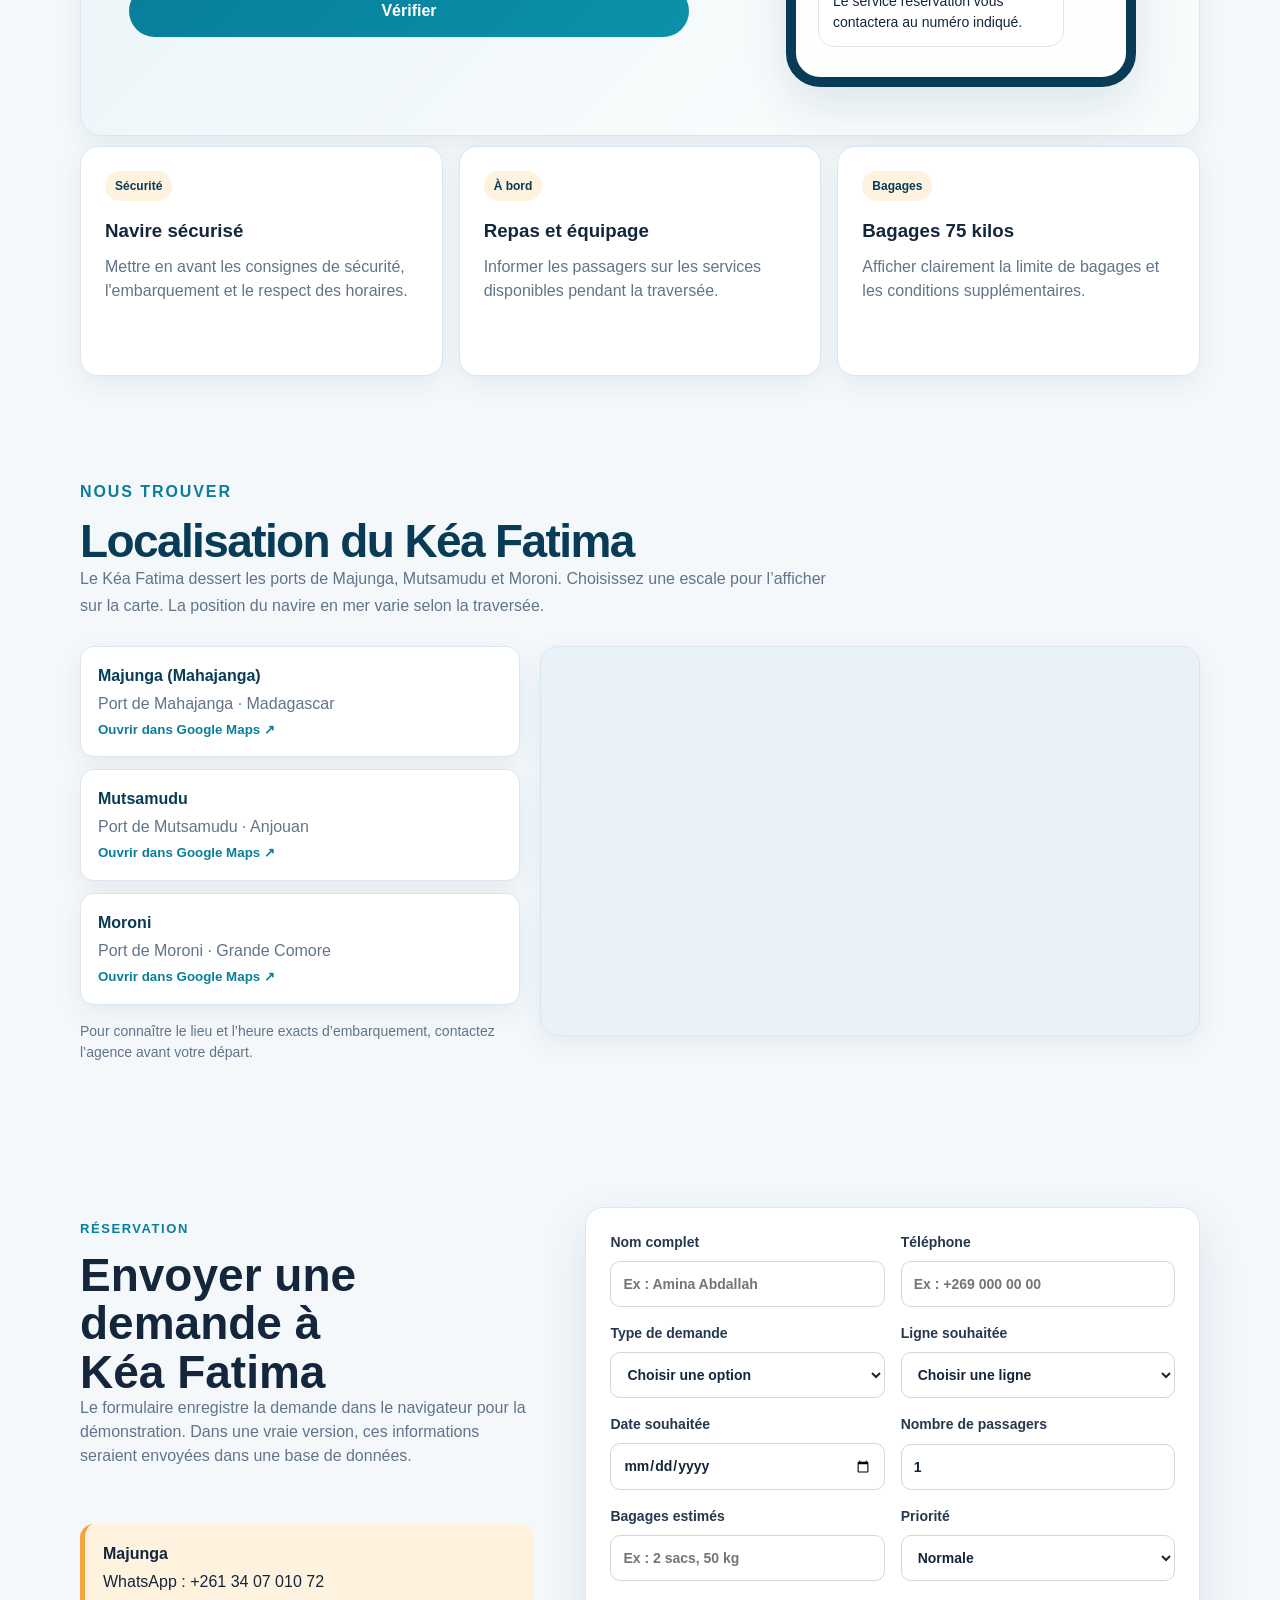
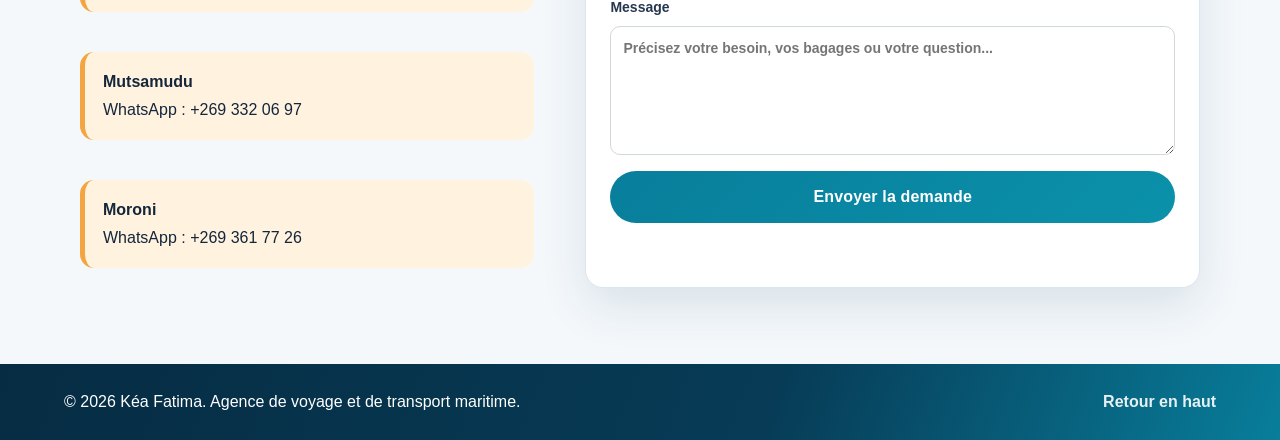
==== commit 3b38a96c: "Update index.html" ====
--- a/index.html
+++ b/index.html
@@ -4,7 +4,7 @@
     <meta charset="UTF-8" />
     <meta name="viewport" content="width=device-width, initial-scale=1.0" />
     <title>Kéa Fatima | Réservation maritime Comores Madagascar</title>
-    <link rel="icon" href="/Kea_Fatima/assets/logo-kea-fatima.jpg" />
+    <link rel="icon" href="logo-kea-fatima.jpg" />
     <link rel="stylesheet" href="styles.css" />
   </head>
   <body>
@@ -65,7 +65,7 @@
           </div>
         </div>
         <div class="hero-content">
-          <img class="hero-logo" src="/Kea_Fatima/assets/logo-kea-fatima.jpg" alt="Logo Kéa Fatima" />
+          <img class="hero-logo" src="logo-kea-fatima.jpg" alt="Logo Kéa Fatima" />
           <p class="eyebrow">Comores - Madagascar</p>
           <h1>Réservez votre traversée avec Kéa Fatima</h1>
           <p class="hero-text">
